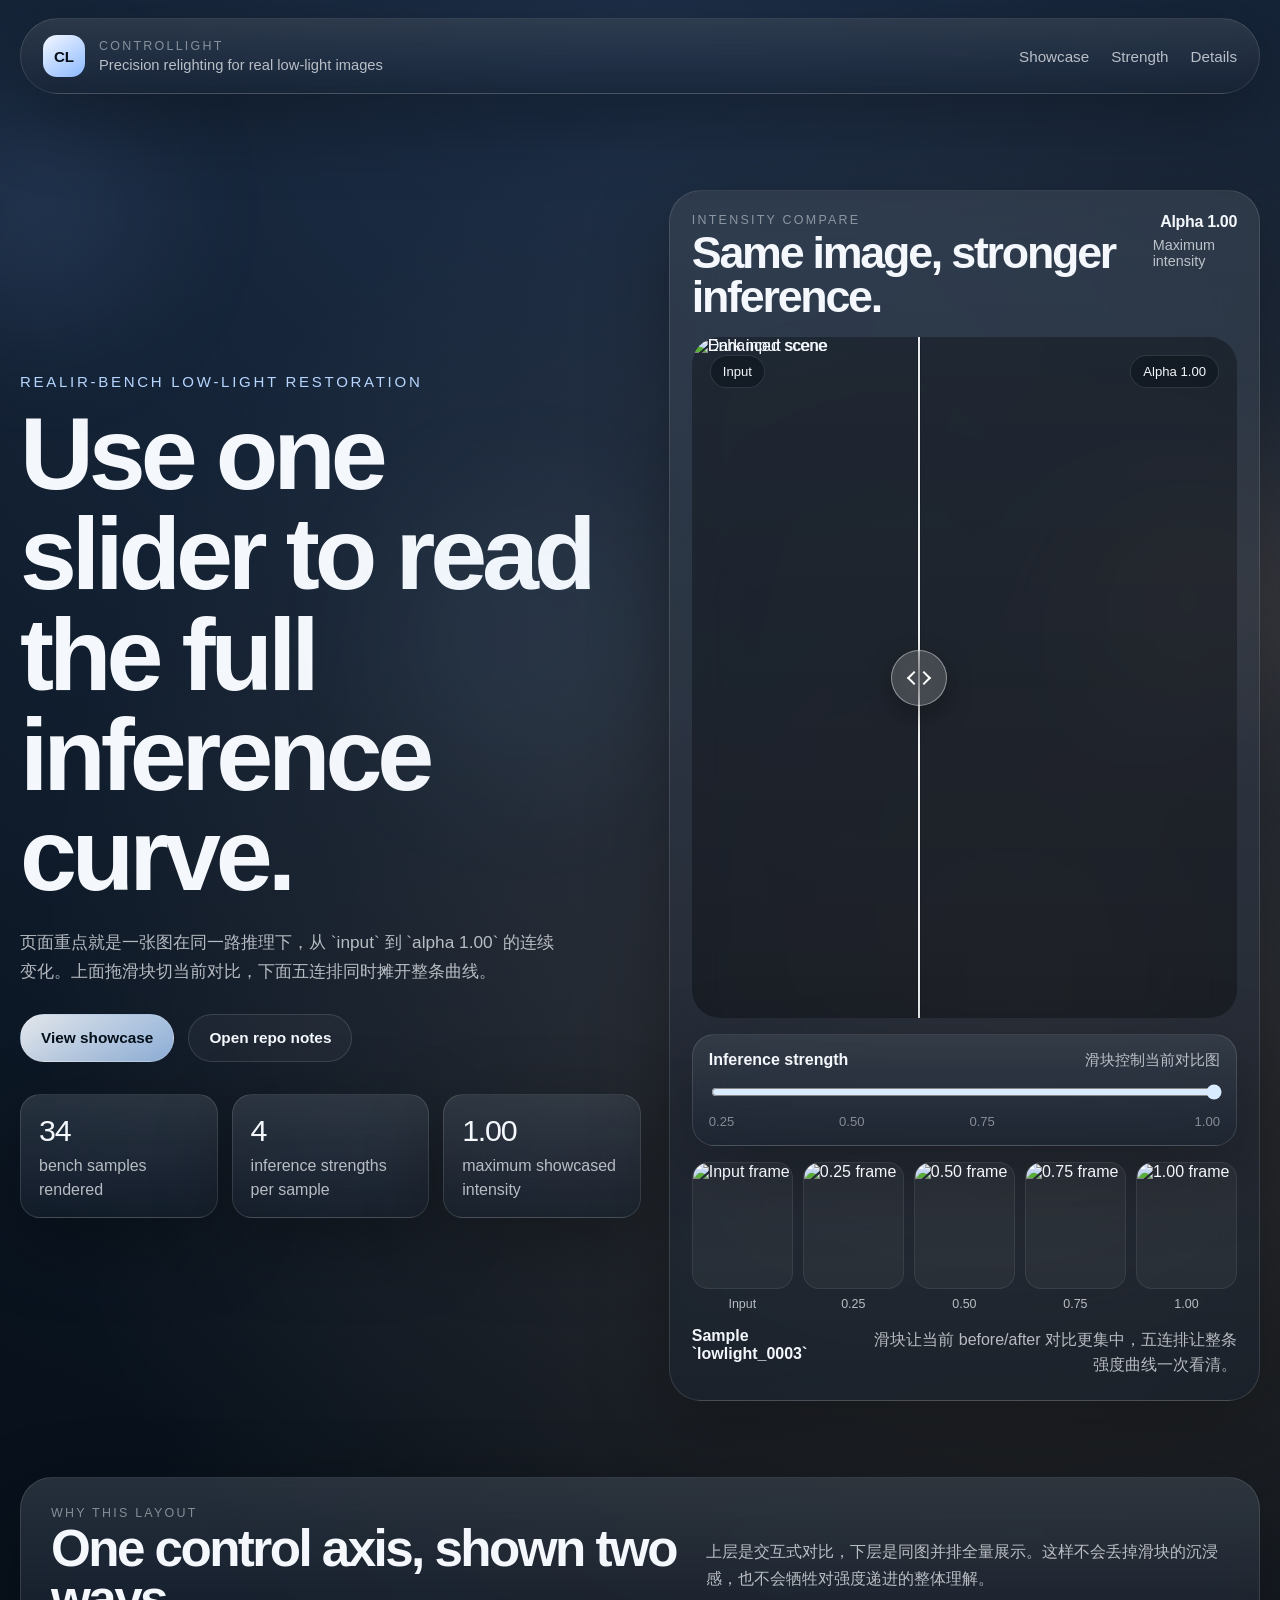
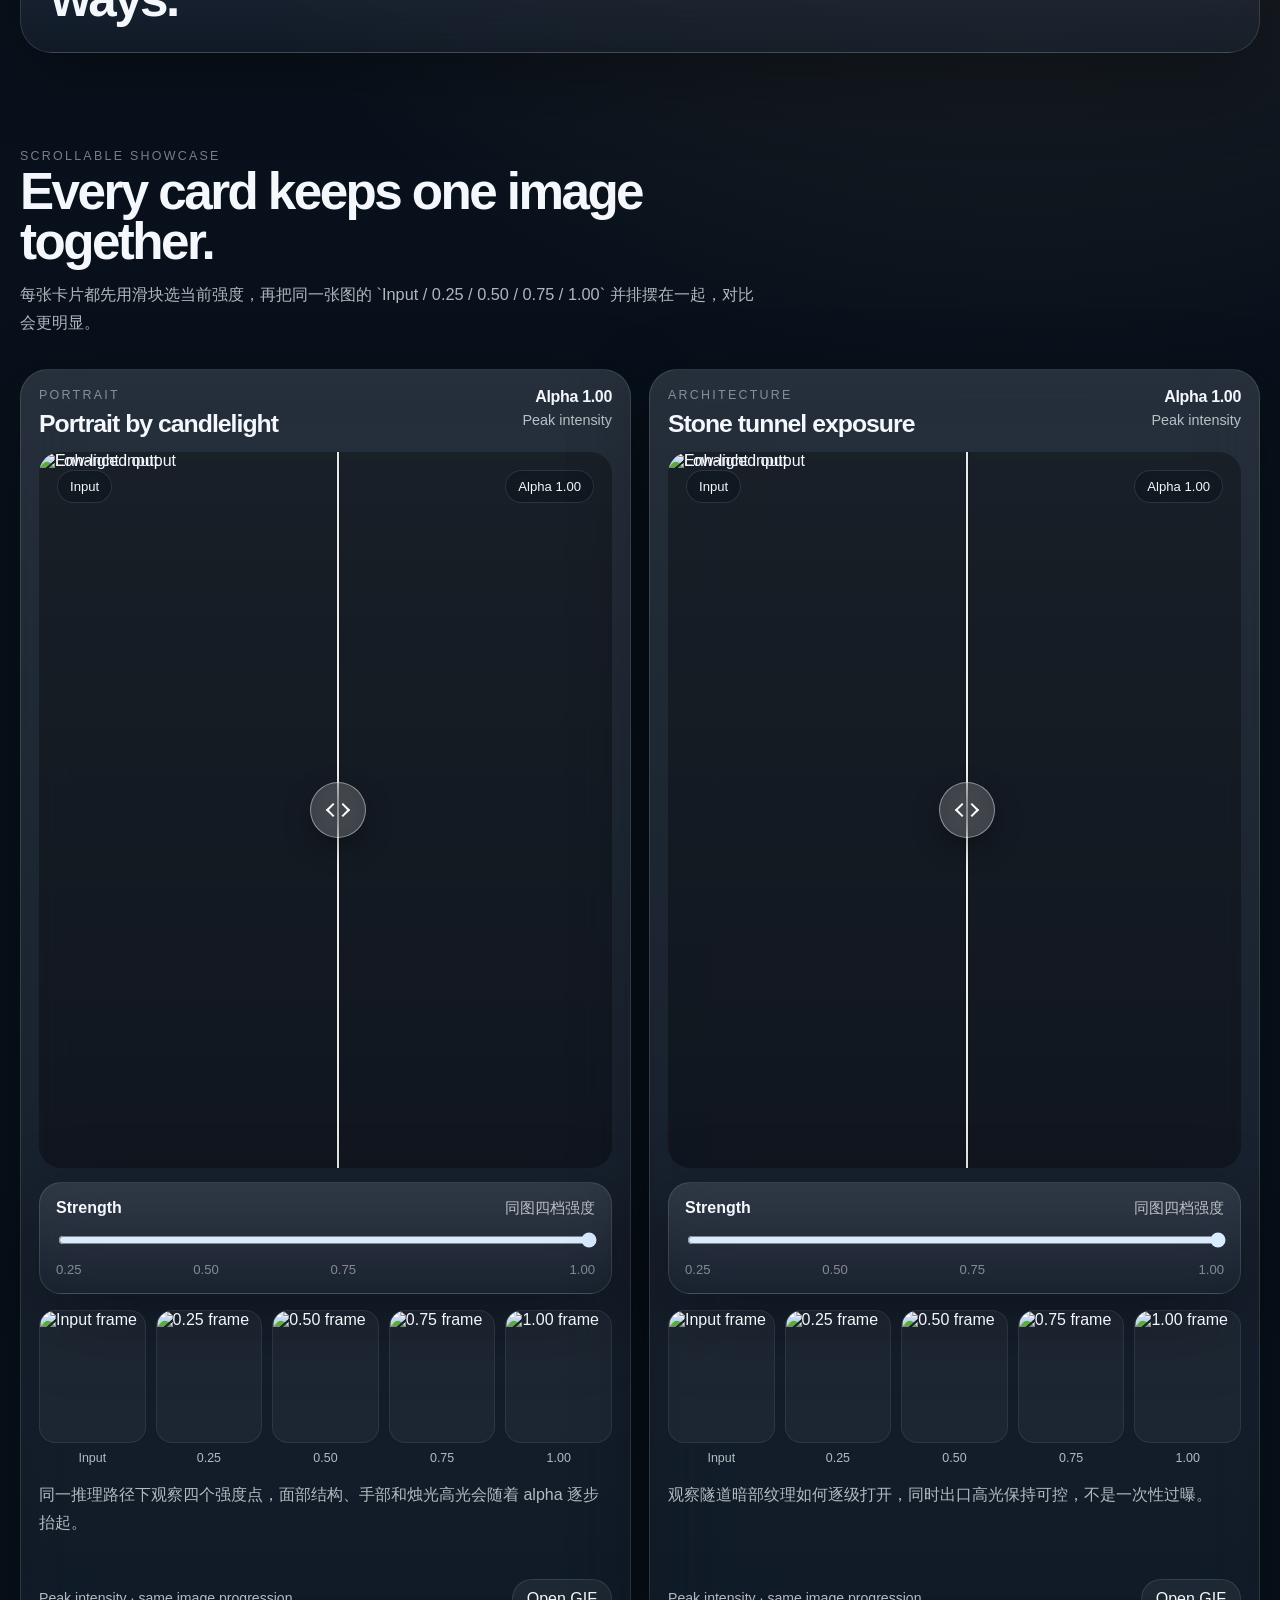
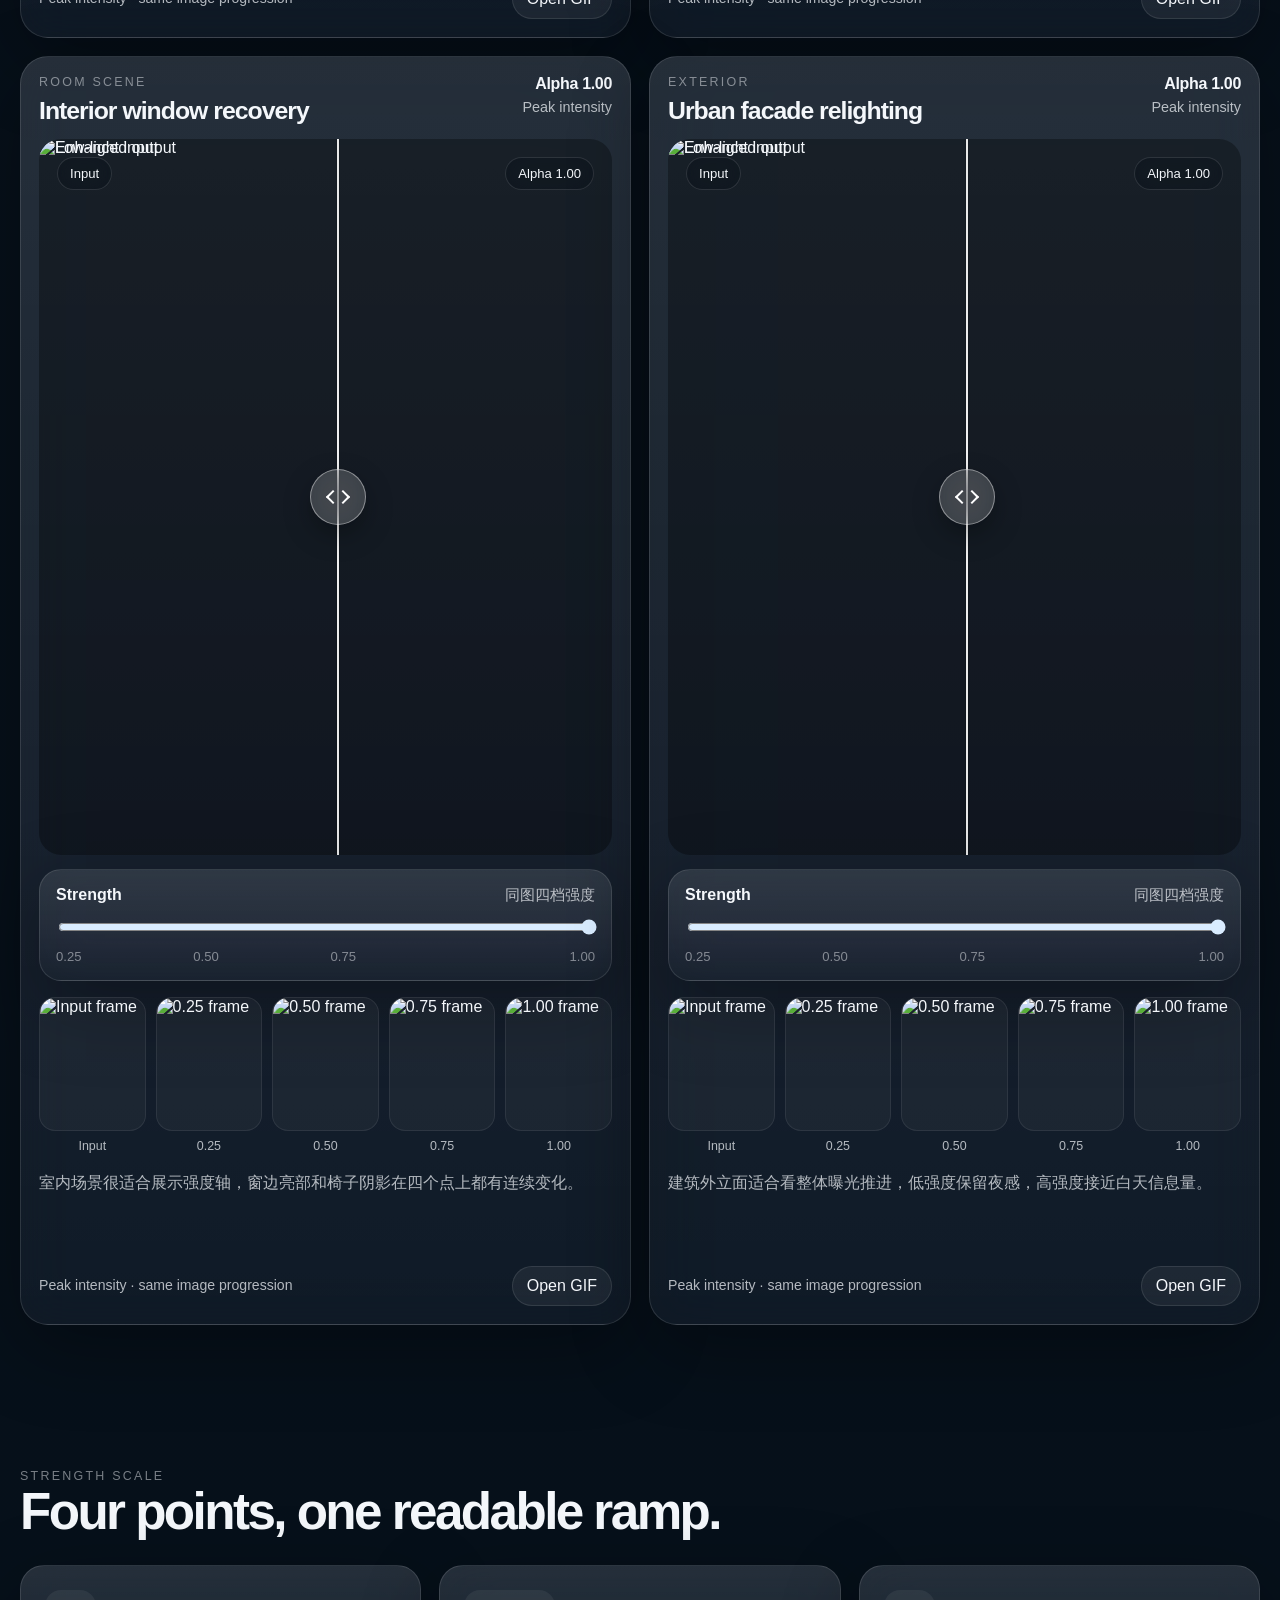
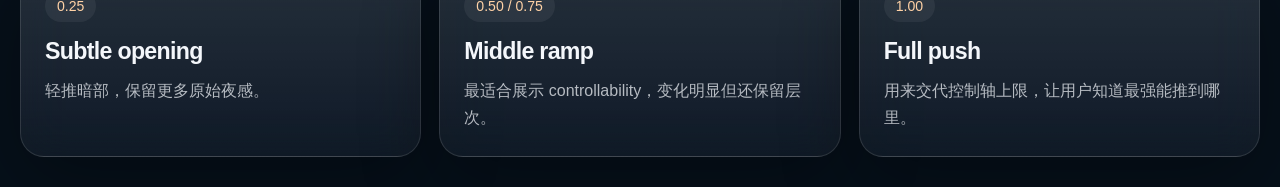
==== landing/index.html @ e1bce937 "Initial public ControlLight repository" ====
<!DOCTYPE html>
<html lang="en">
  <head>
    <meta charset="UTF-8" />
    <meta name="viewport" content="width=device-width, initial-scale=1.0" />
    <title>ControlLight</title>
    <meta
      name="description"
      content="ControlLight showcases a controllable low-light enhancement curve from input to alpha 1.00 with slider-based comparison."
    />
    <link rel="stylesheet" href="./styles.css" />
  </head>
  <body>
    <div class="page-shell">
      <div class="ambient ambient-a"></div>
      <div class="ambient ambient-b"></div>
      <div class="ambient ambient-c"></div>

      <header class="topbar glass-panel">
        <div class="brand-lockup">
          <span class="brand-mark">CL</span>
          <div>
            <p class="eyebrow">ControlLight</p>
            <p class="brand-subtitle">Precision relighting for real low-light images</p>
          </div>
        </div>
        <nav class="topnav">
          <a href="#showcase">Showcase</a>
          <a href="#strength">Strength</a>
          <a href="#details">Details</a>
        </nav>
      </header>

      <main>
        <section class="hero">
          <div class="hero-copy">
            <p class="hero-kicker">RealIR-Bench low-light restoration</p>
            <h1>Use one slider to read the full inference curve.</h1>
            <p class="hero-body">
              页面重点就是一张图在同一路推理下，从 `input` 到 `alpha 1.00`
              的连续变化。上面拖滑块切当前对比，下面五连排同时摊开整条曲线。
            </p>
            <div class="hero-actions">
              <a class="button primary" href="#showcase">View showcase</a>
              <a class="button secondary" href="../README.md">Open repo notes</a>
            </div>
            <ul class="hero-stats">
              <li class="glass-panel">
                <span class="stat-value">34</span>
                <span class="stat-label">bench samples rendered</span>
              </li>
              <li class="glass-panel">
                <span class="stat-value">4</span>
                <span class="stat-label">inference strengths per sample</span>
              </li>
              <li class="glass-panel">
                <span class="stat-value">1.00</span>
                <span class="stat-label">maximum showcased intensity</span>
              </li>
            </ul>
          </div>

          <div class="hero-visual glass-panel">
            <div class="hero-visual-header">
              <div>
                <p class="eyebrow">Intensity compare</p>
                <h2>Same image, stronger inference.</h2>
              </div>
              <div class="hero-control-meta">
                <span class="hero-control-value" id="hero-label">Alpha 1.00</span>
                <span class="hero-control-note" id="hero-footnote">Maximum intensity</span>
              </div>
            </div>

            <div
              class="compare compare-large"
              data-compare
              data-before="./assets/lowlight_0003/input.png"
              data-after="./assets/lowlight_0003/enhance_default/alpha_1.00.png"
              data-position="58"
              aria-label="Comparison slider showing ControlLight intensity progression"
            >
              <img
                class="compare-image"
                data-before-image
                src="./assets/lowlight_0003/input.png"
                alt="Dark input scene"
              />
              <div class="compare-after-wrap" data-after-wrap>
                <img
                  class="compare-image"
                  data-after-image
                  src="./assets/lowlight_0003/enhance_default/alpha_1.00.png"
                  alt="Enhanced scene"
                />
              </div>
              <div class="compare-divider" data-divider>
                <span class="compare-handle"></span>
              </div>
              <div class="compare-label compare-label-left">Input</div>
              <div class="compare-label compare-label-right" id="hero-compare-label">Alpha 1.00</div>
            </div>

            <div class="strength-control glass-panel">
              <div class="strength-control-top">
                <p class="strength-control-title">Inference strength</p>
                <p class="strength-control-text">滑块控制当前对比图</p>
              </div>
              <input
                class="strength-slider"
                id="hero-strength-slider"
                type="range"
                min="0"
                max="3"
                step="1"
                value="3"
                aria-label="Hero strength slider"
              />
              <div class="strength-steps">
                <span>0.25</span>
                <span>0.50</span>
                <span>0.75</span>
                <span>1.00</span>
              </div>
            </div>

            <div class="progression-strip" id="hero-progression-strip"></div>

            <div class="hero-caption">
              <p class="hero-caption-title">Sample `lowlight_0003`</p>
              <p class="hero-caption-body">
                滑块让当前 before/after 对比更集中，五连排让整条强度曲线一次看清。
              </p>
            </div>
          </div>
        </section>

        <section class="info-strip glass-panel" id="details">
          <div>
            <p class="eyebrow">Why this layout</p>
            <h2>One control axis, shown two ways.</h2>
          </div>
          <p>
            上层是交互式对比，下层是同图并排全量展示。这样不会丢掉滑块的沉浸感，也不会牺牲对强度递进的整体理解。
          </p>
        </section>

        <section class="showcase-section" id="showcase">
          <div class="section-heading">
            <p class="eyebrow">Scrollable showcase</p>
            <h2>Every card keeps one image together.</h2>
            <p>
              每张卡片都先用滑块选当前强度，再把同一张图的
              `Input / 0.25 / 0.50 / 0.75 / 1.00`
              并排摆在一起，对比会更明显。
            </p>
          </div>

          <div class="showcase-rail" id="showcase-rail"></div>
        </section>

        <section class="modes-section" id="strength">
          <div class="section-heading">
            <p class="eyebrow">Strength scale</p>
            <h2>Four points, one readable ramp.</h2>
          </div>

          <div class="mode-grid">
            <article class="mode-card glass-panel">
              <span class="mode-badge">0.25</span>
              <h3>Subtle opening</h3>
              <p>轻推暗部，保留更多原始夜感。</p>
            </article>
            <article class="mode-card glass-panel">
              <span class="mode-badge">0.50 / 0.75</span>
              <h3>Middle ramp</h3>
              <p>最适合展示 controllability，变化明显但还保留层次。</p>
            </article>
            <article class="mode-card glass-panel">
              <span class="mode-badge">1.00</span>
              <h3>Full push</h3>
              <p>用来交代控制轴上限，让用户知道最强能推到哪里。</p>
            </article>
          </div>
        </section>
      </main>
    </div>

    <template id="showcase-card-template">
      <article class="showcase-card glass-panel">
        <div class="showcase-card-top">
          <div>
            <p class="eyebrow showcase-card-kicker"></p>
            <h3 class="showcase-card-title"></h3>
          </div>
          <div class="showcase-card-meta">
            <span class="showcase-card-active"></span>
            <span class="showcase-card-note"></span>
          </div>
        </div>

        <div class="showcase-compare compare" data-compare data-position="52">
          <img class="compare-image" data-before-image alt="Low-light input" />
          <div class="compare-after-wrap" data-after-wrap>
            <img class="compare-image" data-after-image alt="Enhanced output" />
          </div>
          <div class="compare-divider" data-divider>
            <span class="compare-handle"></span>
          </div>
          <div class="compare-label compare-label-left">Input</div>
          <div class="compare-label compare-label-right showcase-card-label"></div>
        </div>

        <div class="strength-control showcase-strength-control glass-panel">
          <div class="strength-control-top">
            <p class="strength-control-title">Strength</p>
            <p class="strength-control-text">同图四档强度</p>
          </div>
          <input class="strength-slider showcase-strength-slider" type="range" min="0" max="3" step="1" value="3" />
          <div class="strength-steps">
            <span>0.25</span>
            <span>0.50</span>
            <span>0.75</span>
            <span>1.00</span>
          </div>
        </div>

        <div class="progression-strip showcase-progression-strip"></div>

        <p class="showcase-description"></p>
        <div class="showcase-footer">
          <span class="showcase-footnote"></span>
          <a class="showcase-gif-link" target="_blank" rel="noreferrer">Open GIF</a>
        </div>
      </article>
    </template>

    <script src="./script.js"></script>
  </body>
</html>
---- landing/styles.css ----
:root {
  color-scheme: dark;
  --bg: #08111c;
  --bg-soft: rgba(255, 255, 255, 0.06);
  --panel: rgba(12, 22, 35, 0.52);
  --panel-strong: rgba(16, 28, 43, 0.72);
  --border: rgba(255, 255, 255, 0.12);
  --text: #f4f7fb;
  --muted: rgba(244, 247, 251, 0.72);
  --subtle: rgba(244, 247, 251, 0.48);
  --accent: #b6d6ff;
  --accent-warm: #ffd2a6;
  --shadow: 0 24px 80px rgba(0, 0, 0, 0.32);
  --radius-xl: 32px;
  --radius-lg: 24px;
  --radius-md: 18px;
  --max-width: 1240px;
  --font-display: "SF Pro Display", "Helvetica Neue", "PingFang SC", sans-serif;
  --font-body: "SF Pro Text", "Helvetica Neue", "PingFang SC", sans-serif;
}

*,
*::before,
*::after {
  box-sizing: border-box;
}

html {
  scroll-behavior: smooth;
}

body {
  margin: 0;
  min-height: 100vh;
  background:
    radial-gradient(circle at top, rgba(116, 169, 255, 0.18), transparent 30%),
    radial-gradient(circle at 80% 20%, rgba(255, 187, 123, 0.16), transparent 24%),
    linear-gradient(180deg, #0a1420 0%, #07101a 45%, #06101a 100%);
  color: var(--text);
  font-family: var(--font-body);
}

img {
  display: block;
  max-width: 100%;
}

a {
  color: inherit;
  text-decoration: none;
}

.page-shell {
  position: relative;
  overflow: hidden;
}

.ambient {
  position: fixed;
  inset: auto;
  border-radius: 999px;
  filter: blur(70px);
  opacity: 0.5;
  pointer-events: none;
}

.ambient-a {
  top: 100px;
  left: -80px;
  width: 220px;
  height: 220px;
  background: rgba(130, 175, 255, 0.28);
}

.ambient-b {
  top: 460px;
  right: -60px;
  width: 260px;
  height: 260px;
  background: rgba(255, 192, 146, 0.22);
}

.ambient-c {
  bottom: 120px;
  left: 30%;
  width: 280px;
  height: 280px;
  background: rgba(144, 211, 255, 0.12);
}

.glass-panel {
  background:
    linear-gradient(180deg, rgba(255, 255, 255, 0.12), rgba(255, 255, 255, 0.03)),
    var(--panel);
  border: 1px solid var(--border);
  box-shadow: var(--shadow);
  backdrop-filter: blur(24px) saturate(140%);
  -webkit-backdrop-filter: blur(24px) saturate(140%);
}

.topbar,
.hero,
.info-strip,
.showcase-section,
.modes-section {
  width: min(calc(100% - 40px), var(--max-width));
  margin-inline: auto;
}

.topbar {
  position: sticky;
  top: 18px;
  z-index: 40;
  margin-top: 18px;
  padding: 16px 22px;
  border-radius: 999px;
  display: flex;
  justify-content: space-between;
  align-items: center;
}

.brand-lockup {
  display: flex;
  align-items: center;
  gap: 14px;
}

.brand-mark {
  width: 42px;
  height: 42px;
  border-radius: 14px;
  display: grid;
  place-items: center;
  color: #07101a;
  font-weight: 700;
  font-size: 0.95rem;
  background: linear-gradient(145deg, #f4f8ff, #8bb8ff);
}

.eyebrow {
  margin: 0 0 4px;
  color: var(--subtle);
  font-size: 0.78rem;
  letter-spacing: 0.18em;
  text-transform: uppercase;
}

.brand-subtitle {
  margin: 0;
  color: var(--muted);
  font-size: 0.92rem;
}

.topnav {
  display: flex;
  gap: 22px;
  color: var(--muted);
  font-size: 0.95rem;
}

.topnav a:hover,
.topnav a:focus-visible {
  color: var(--text);
}

.hero {
  display: grid;
  grid-template-columns: 1.05fr 1fr;
  gap: 28px;
  padding: 96px 0 42px;
  align-items: center;
}

.hero-copy h1,
.section-heading h2,
.hero-visual h2,
.info-strip h2 {
  margin: 0;
  font-family: var(--font-display);
  font-weight: 600;
  line-height: 0.98;
  letter-spacing: -0.05em;
}

.hero-copy h1 {
  max-width: 12ch;
  font-size: clamp(3.4rem, 8vw, 6.7rem);
}

.hero-kicker {
  margin: 0 0 14px;
  color: var(--accent);
  font-size: 0.94rem;
  letter-spacing: 0.18em;
  text-transform: uppercase;
}

.hero-body {
  max-width: 56ch;
  margin: 22px 0 0;
  color: var(--muted);
  font-size: 1.08rem;
  line-height: 1.7;
}

.hero-actions {
  display: flex;
  gap: 14px;
  margin-top: 28px;
}

.button {
  padding: 14px 20px;
  border-radius: 999px;
  border: 1px solid var(--border);
  font-weight: 600;
  font-size: 0.96rem;
}

.button.primary {
  background: linear-gradient(145deg, rgba(244, 247, 251, 0.92), rgba(170, 208, 255, 0.82));
  color: #04101a;
}

.button.secondary {
  background: rgba(255, 255, 255, 0.04);
  color: var(--text);
}

.hero-stats {
  list-style: none;
  padding: 0;
  margin: 32px 0 0;
  display: grid;
  grid-template-columns: repeat(3, minmax(0, 1fr));
  gap: 14px;
}

.hero-stats li {
  padding: 18px 18px 16px;
  border-radius: 20px;
}

.stat-value {
  display: block;
  font-family: var(--font-display);
  font-size: 1.9rem;
  letter-spacing: -0.04em;
}

.stat-label {
  display: block;
  margin-top: 6px;
  color: var(--muted);
  line-height: 1.45;
}

.hero-visual {
  padding: 22px;
  border-radius: var(--radius-xl);
}

.hero-visual-header {
  display: flex;
  justify-content: space-between;
  align-items: flex-start;
  gap: 20px;
  margin-bottom: 18px;
}

.hero-visual h2 {
  font-size: clamp(1.8rem, 4vw, 2.8rem);
}

.hero-control-meta,
.showcase-card-meta {
  display: flex;
  flex-direction: column;
  gap: 6px;
  align-items: flex-end;
}

.hero-control-value,
.showcase-card-active {
  color: var(--text);
  font-weight: 600;
  letter-spacing: -0.02em;
}

.hero-control-note,
.showcase-card-note {
  color: var(--muted);
  font-size: 0.9rem;
}

.compare {
  position: relative;
  overflow: hidden;
  border-radius: 28px;
  aspect-ratio: 16 / 11;
  background: rgba(0, 0, 0, 0.32);
  user-select: none;
  touch-action: none;
}

.compare-large {
  aspect-ratio: 4 / 5;
  max-height: 760px;
}

.compare-image,
.compare-after-wrap {
  position: absolute;
  inset: 0;
  width: 100%;
  height: 100%;
}

.compare-image {
  object-fit: cover;
}

.compare-after-wrap {
  overflow: hidden;
}

.compare-divider {
  position: absolute;
  top: 0;
  bottom: 0;
  width: 2px;
  background: rgba(255, 255, 255, 0.9);
  box-shadow: 0 0 0 1px rgba(0, 0, 0, 0.14);
}

.compare-divider::before {
  content: "";
  position: absolute;
  inset: 0;
  background: linear-gradient(180deg, transparent, rgba(255, 255, 255, 0.4), transparent);
}

.compare-handle {
  position: absolute;
  top: 50%;
  left: 50%;
  width: 56px;
  height: 56px;
  border-radius: 50%;
  transform: translate(-50%, -50%);
  border: 1px solid rgba(255, 255, 255, 0.42);
  background: rgba(255, 255, 255, 0.16);
  backdrop-filter: blur(18px);
  box-shadow: 0 10px 28px rgba(0, 0, 0, 0.32);
}

.compare-handle::before,
.compare-handle::after {
  content: "";
  position: absolute;
  top: 50%;
  width: 10px;
  height: 10px;
  border-top: 2px solid #fff;
  border-right: 2px solid #fff;
}

.compare-handle::before {
  left: 17px;
  transform: translateY(-50%) rotate(-135deg);
}

.compare-handle::after {
  right: 17px;
  transform: translateY(-50%) rotate(45deg);
}

.compare-label {
  position: absolute;
  top: 18px;
  padding: 8px 12px;
  border-radius: 999px;
  background: rgba(7, 16, 26, 0.42);
  border: 1px solid rgba(255, 255, 255, 0.12);
  backdrop-filter: blur(16px);
  color: var(--text);
  font-size: 0.82rem;
}

.compare-label-left {
  left: 18px;
}

.compare-label-right {
  right: 18px;
}

.strength-control {
  margin-top: 16px;
  padding: 16px;
  border-radius: 22px;
}

.showcase-strength-control {
  margin-top: 14px;
}

.strength-control-top {
  display: flex;
  justify-content: space-between;
  align-items: baseline;
  gap: 16px;
}

.strength-control-title {
  margin: 0;
  color: var(--text);
  font-weight: 600;
}

.strength-control-text {
  margin: 0;
  color: var(--muted);
  font-size: 0.92rem;
}

.strength-slider {
  width: 100%;
  margin-top: 14px;
  accent-color: #d9ecff;
}

.strength-steps {
  display: grid;
  grid-template-columns: repeat(4, 1fr);
  gap: 10px;
  margin-top: 10px;
  color: var(--subtle);
  font-size: 0.82rem;
}

.strength-steps span:last-child {
  text-align: right;
}

.progression-strip {
  display: grid;
  grid-template-columns: repeat(5, minmax(0, 1fr));
  gap: 10px;
  margin-top: 16px;
}

.progression-item {
  display: flex;
  flex-direction: column;
  gap: 8px;
}

.progression-media {
  position: relative;
  overflow: hidden;
  border-radius: 16px;
  aspect-ratio: 4 / 5;
  background: rgba(255, 255, 255, 0.04);
  border: 1px solid rgba(255, 255, 255, 0.08);
}

.progression-media img {
  width: 100%;
  height: 100%;
  object-fit: cover;
}

.progression-label {
  color: var(--muted);
  font-size: 0.78rem;
  text-align: center;
}

.hero-caption {
  display: flex;
  justify-content: space-between;
  gap: 20px;
  margin-top: 16px;
  color: var(--muted);
}

.hero-caption-title {
  margin: 0;
  color: var(--text);
  font-weight: 600;
}

.hero-caption-body {
  margin: 0;
  max-width: 42ch;
  line-height: 1.6;
  text-align: right;
}

.info-strip {
  margin-top: 34px;
  border-radius: var(--radius-xl);
  padding: 28px 30px;
  display: grid;
  grid-template-columns: 1.2fr 1fr;
  gap: 28px;
  align-items: center;
}

.info-strip h2,
.section-heading h2 {
  font-size: clamp(2rem, 4vw, 3.4rem);
}

.info-strip p:last-child,
.section-heading p:last-child,
.mode-card p,
.showcase-description,
.showcase-footnote {
  color: var(--muted);
  line-height: 1.7;
}

.showcase-section,
.modes-section {
  padding: 96px 0 30px;
}

.section-heading {
  max-width: 740px;
  margin-bottom: 28px;
}

.section-heading p:last-child {
  margin-top: 14px;
  font-size: 1.02rem;
}

.showcase-rail {
  display: grid;
  grid-template-columns: repeat(2, minmax(0, 1fr));
  gap: 18px;
  padding: 4px 0 18px;
}

.showcase-card {
  padding: 18px;
  border-radius: 28px;
}

.showcase-card-top,
.showcase-footer {
  display: flex;
  justify-content: space-between;
  gap: 16px;
  align-items: flex-start;
}

.showcase-card-top {
  margin-bottom: 14px;
}

.showcase-card-kicker {
  margin-bottom: 8px;
}

.showcase-card-title {
  margin: 0;
  font-family: var(--font-display);
  font-size: 1.55rem;
  font-weight: 600;
  letter-spacing: -0.04em;
}

.showcase-compare {
  aspect-ratio: 4 / 5;
  border-radius: 22px;
}

.showcase-description {
  margin: 16px 0 0;
  min-height: 5.1em;
}

.showcase-footer {
  margin-top: 16px;
  align-items: center;
}

.showcase-footnote {
  font-size: 0.88rem;
}

.showcase-gif-link {
  padding: 10px 14px;
  border-radius: 999px;
  background: rgba(255, 255, 255, 0.06);
  border: 1px solid rgba(255, 255, 255, 0.1);
  white-space: nowrap;
}

.mode-grid {
  display: grid;
  grid-template-columns: repeat(3, minmax(0, 1fr));
  gap: 18px;
}

.mode-card {
  padding: 24px;
  border-radius: 24px;
}

.mode-badge {
  display: inline-flex;
  margin-bottom: 16px;
  padding: 8px 12px;
  border-radius: 999px;
  background: rgba(255, 255, 255, 0.06);
  color: var(--accent-warm);
  font-size: 0.88rem;
}

.mode-card h3 {
  margin: 0;
  font-family: var(--font-display);
  font-size: 1.45rem;
  letter-spacing: -0.03em;
}

.mode-card p {
  margin: 12px 0 0;
}

@media (max-width: 1120px) {
  .hero,
  .info-strip {
    grid-template-columns: 1fr;
  }

  .hero-copy h1 {
    max-width: 11ch;
  }

  .hero-caption {
    flex-direction: column;
  }

  .hero-caption-body {
    text-align: left;
  }

  .showcase-rail {
    grid-template-columns: 1fr;
  }
}

@media (max-width: 820px) {
  .topbar {
    border-radius: 28px;
    padding: 16px;
    flex-direction: column;
    align-items: flex-start;
    gap: 14px;
  }

  .topnav {
    gap: 16px;
    font-size: 0.9rem;
    flex-wrap: wrap;
  }

  .hero {
    padding-top: 56px;
  }

  .hero-stats,
  .mode-grid {
    grid-template-columns: 1fr;
  }

  .hero-actions,
  .hero-visual-header,
  .showcase-card-top,
  .showcase-footer,
  .strength-control-top {
    flex-direction: column;
    align-items: flex-start;
  }
}

@media (max-width: 560px) {
  .topbar,
  .hero,
  .info-strip,
  .showcase-section,
  .modes-section {
    width: min(calc(100% - 24px), var(--max-width));
  }

  .hero-copy h1 {
    font-size: clamp(2.6rem, 16vw, 4rem);
  }

  .button {
    width: 100%;
    text-align: center;
  }

  .hero-actions {
    width: 100%;
  }

  .hero-visual,
  .info-strip,
  .showcase-card,
  .mode-card {
    padding: 16px;
  }

  .progression-strip {
    grid-template-columns: repeat(2, minmax(0, 1fr));
  }

  .compare-label {
    font-size: 0.74rem;
  }

  .compare-handle {
    width: 50px;
    height: 50px;
  }
}
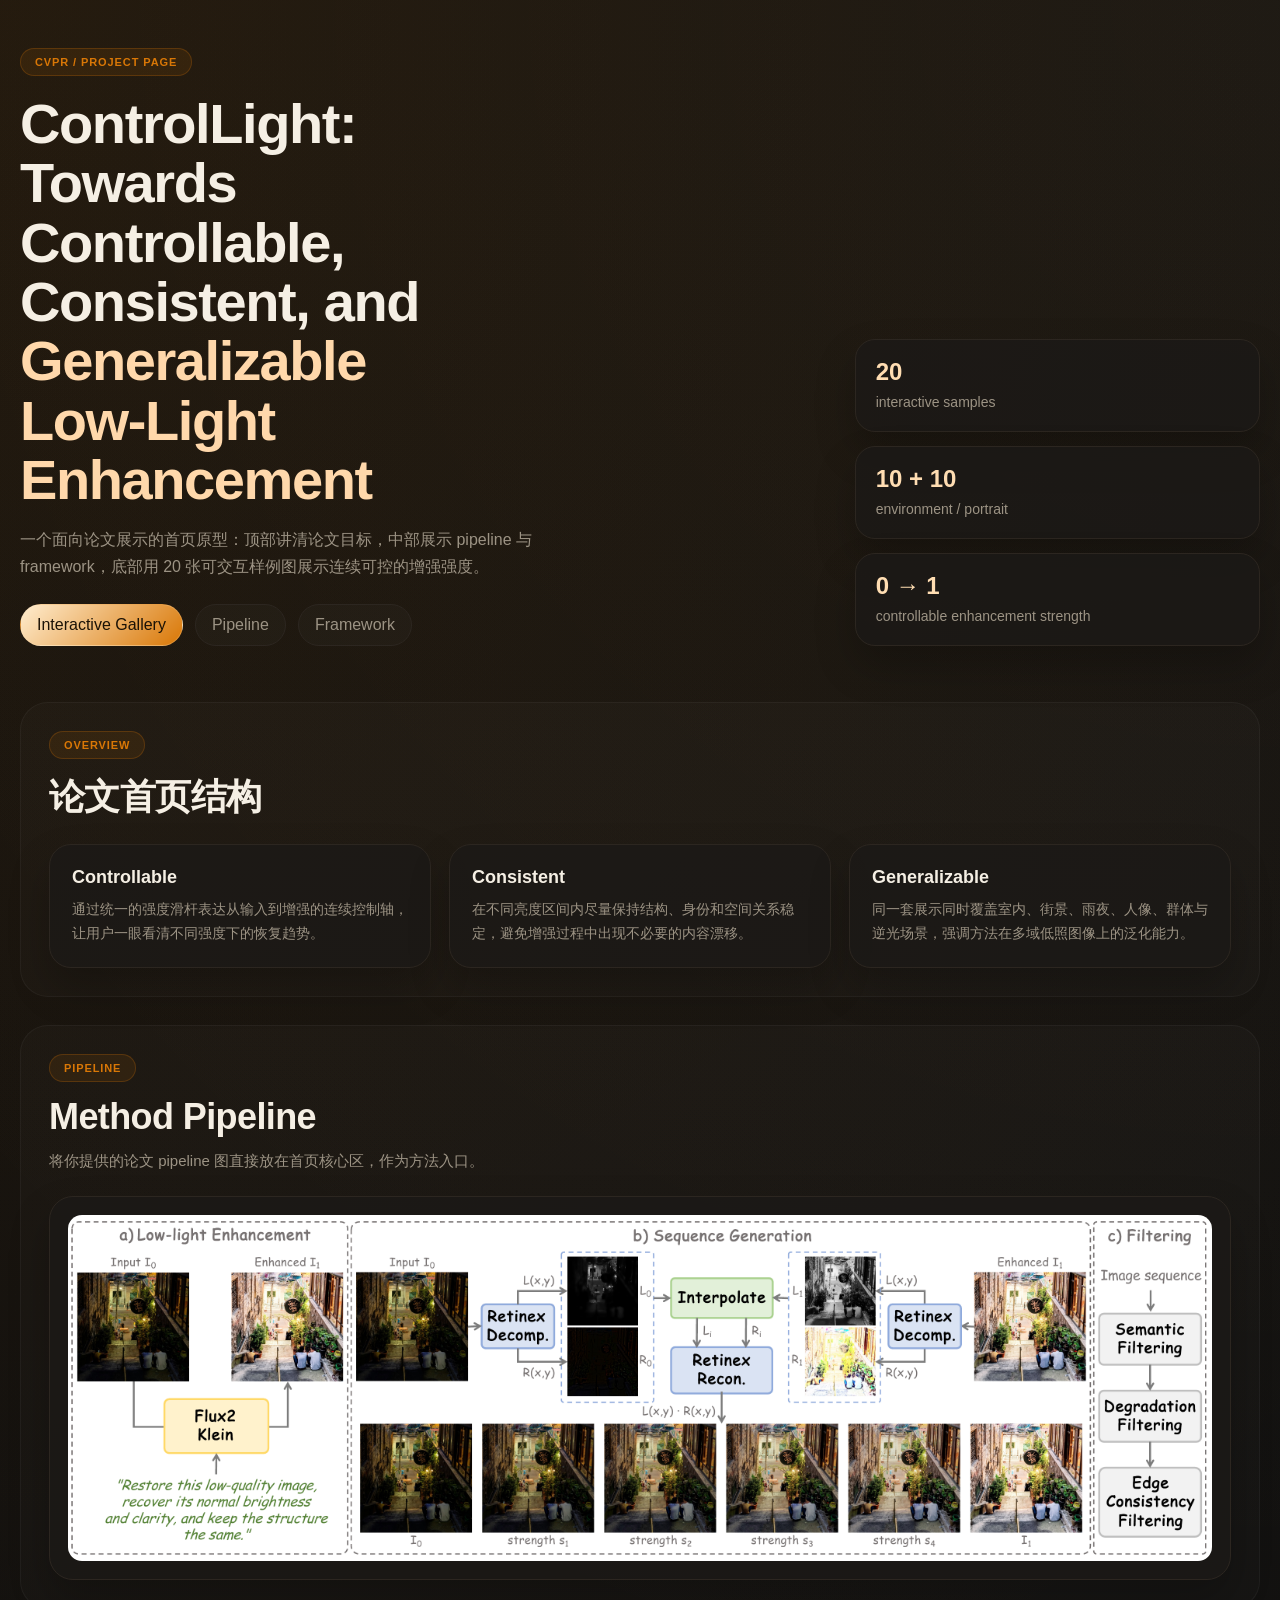
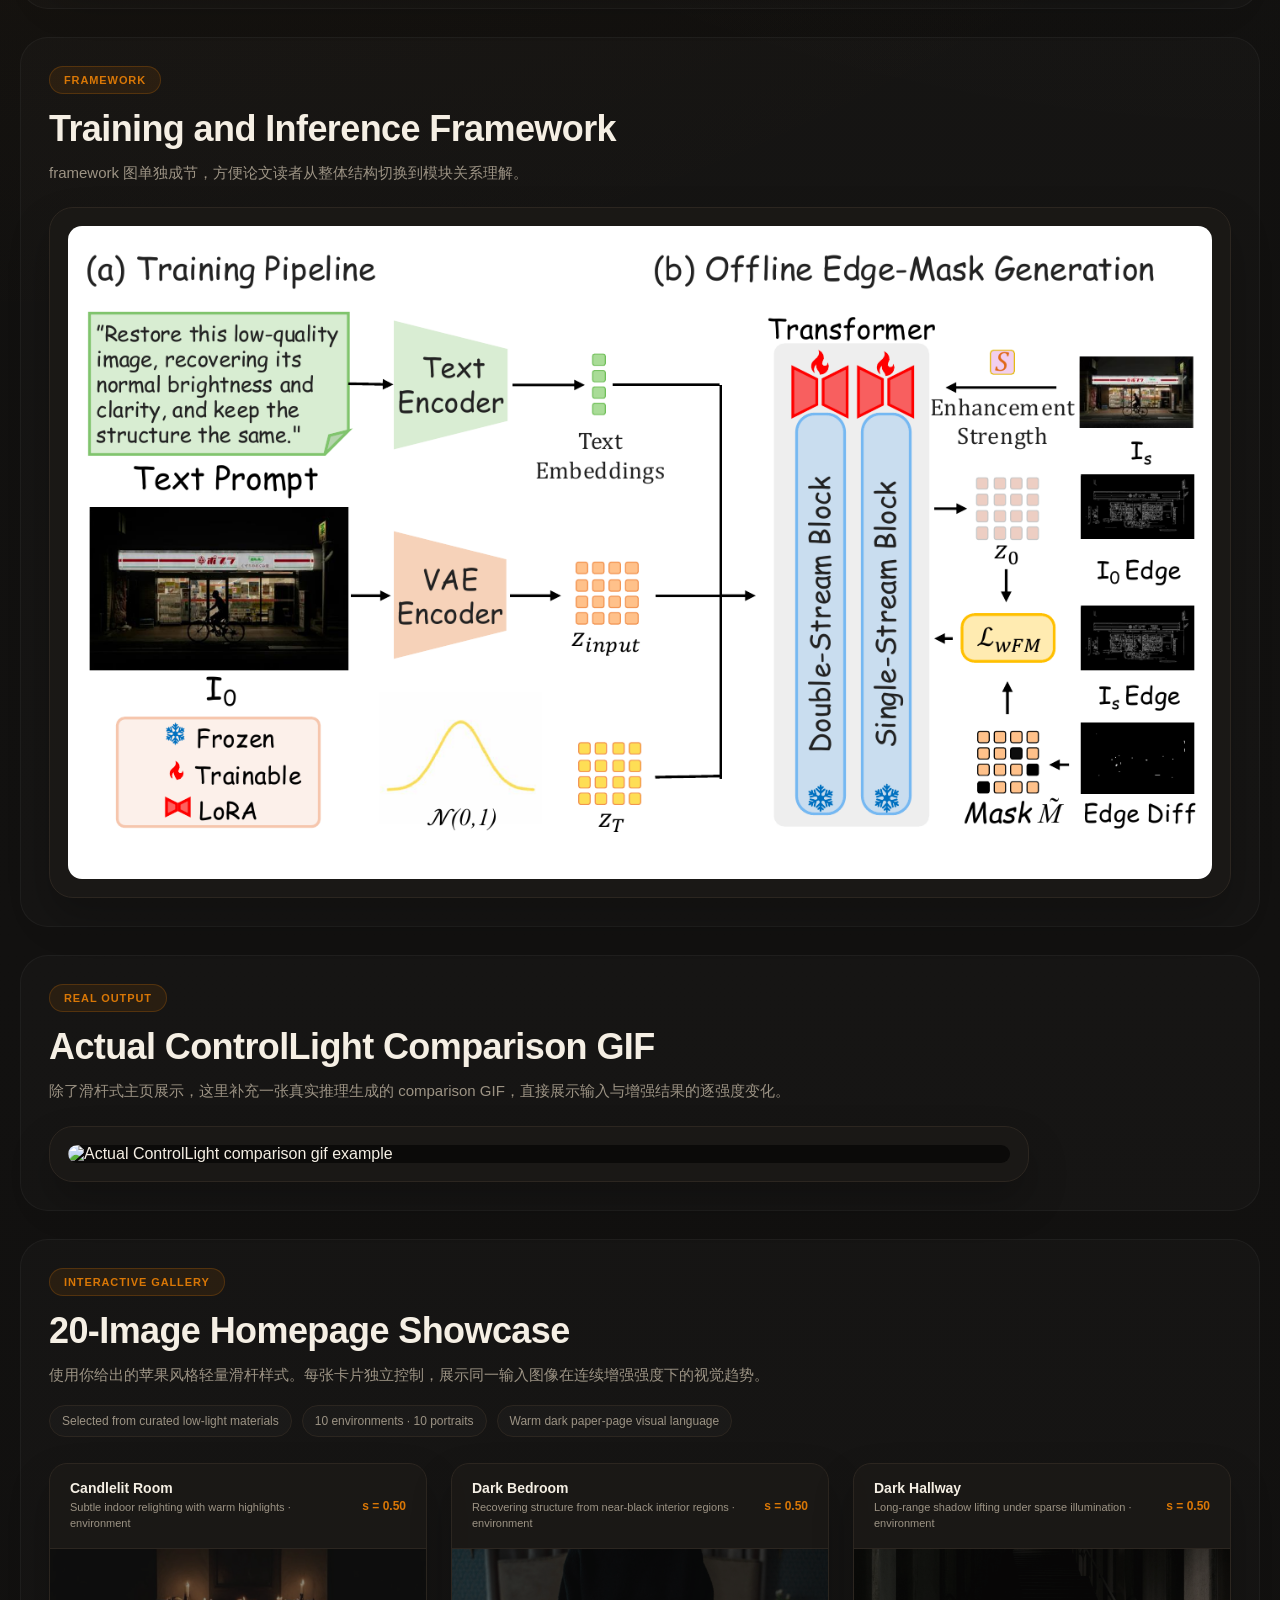
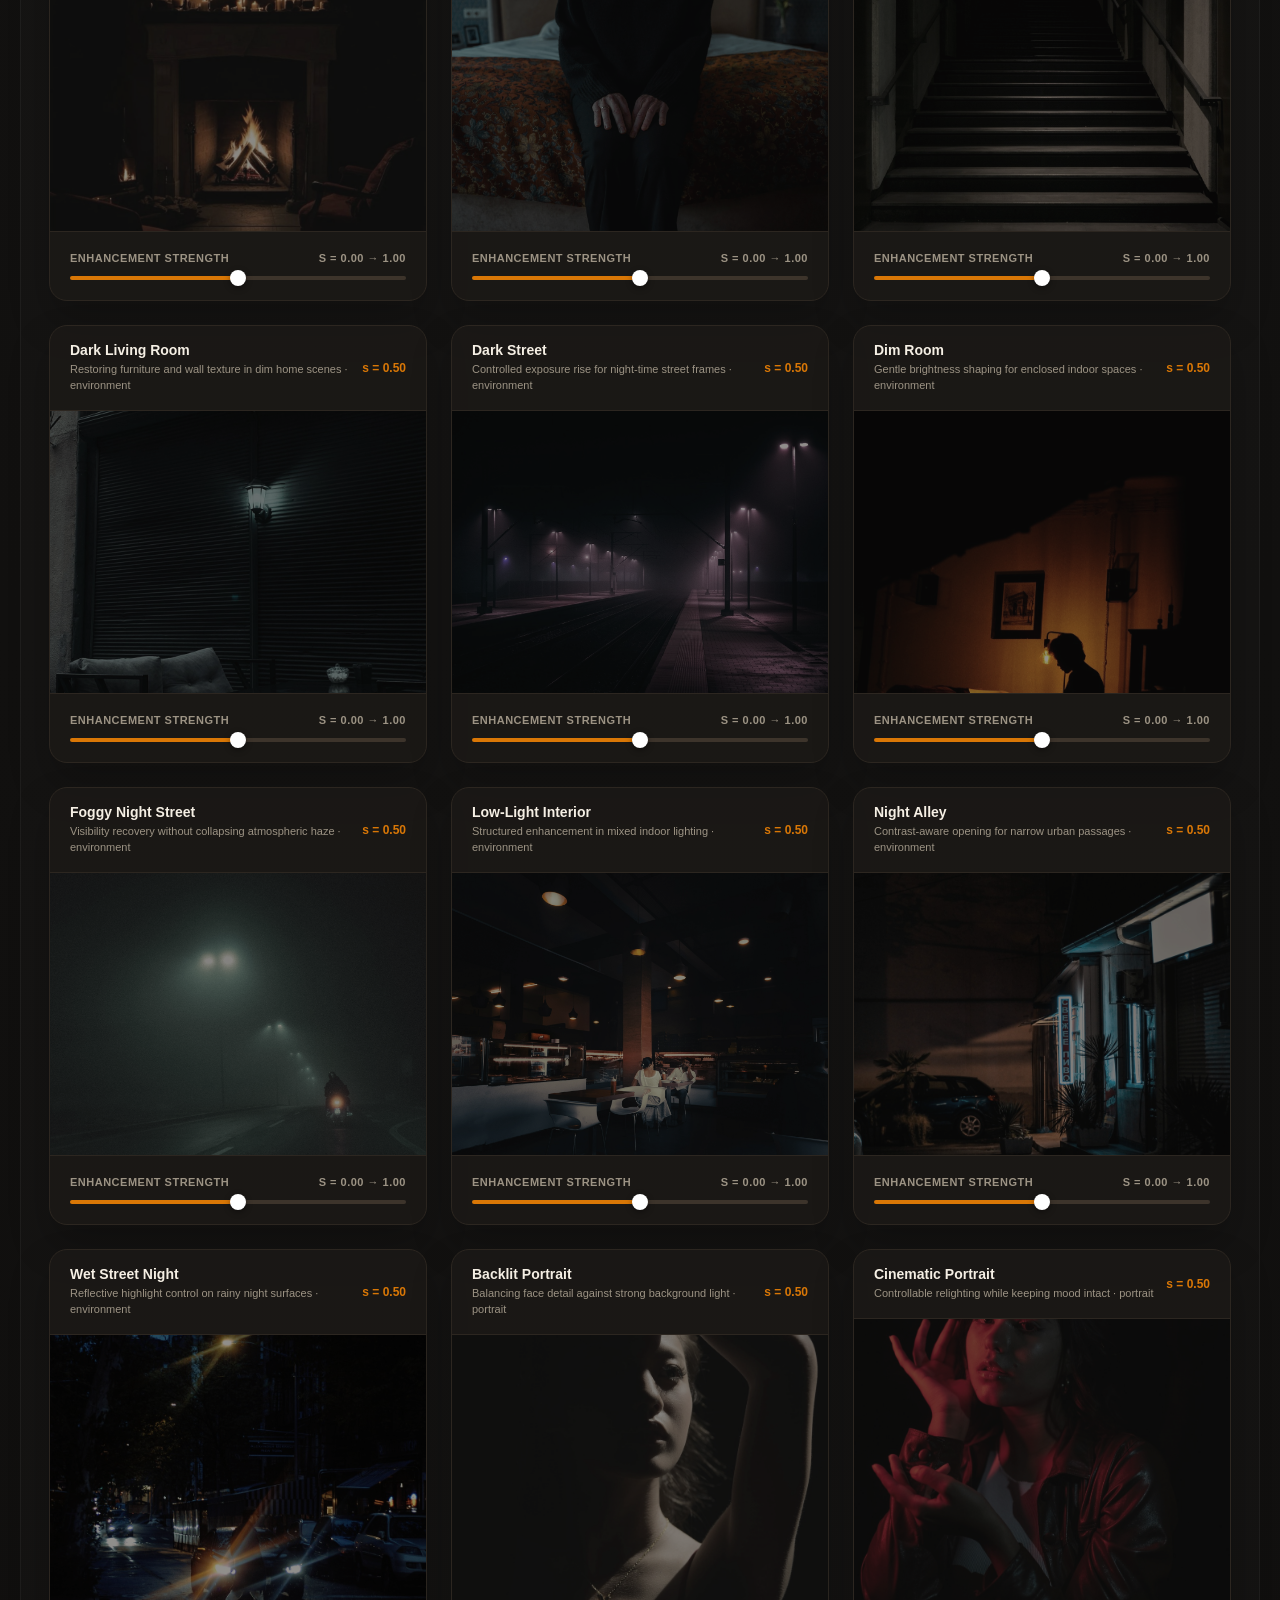
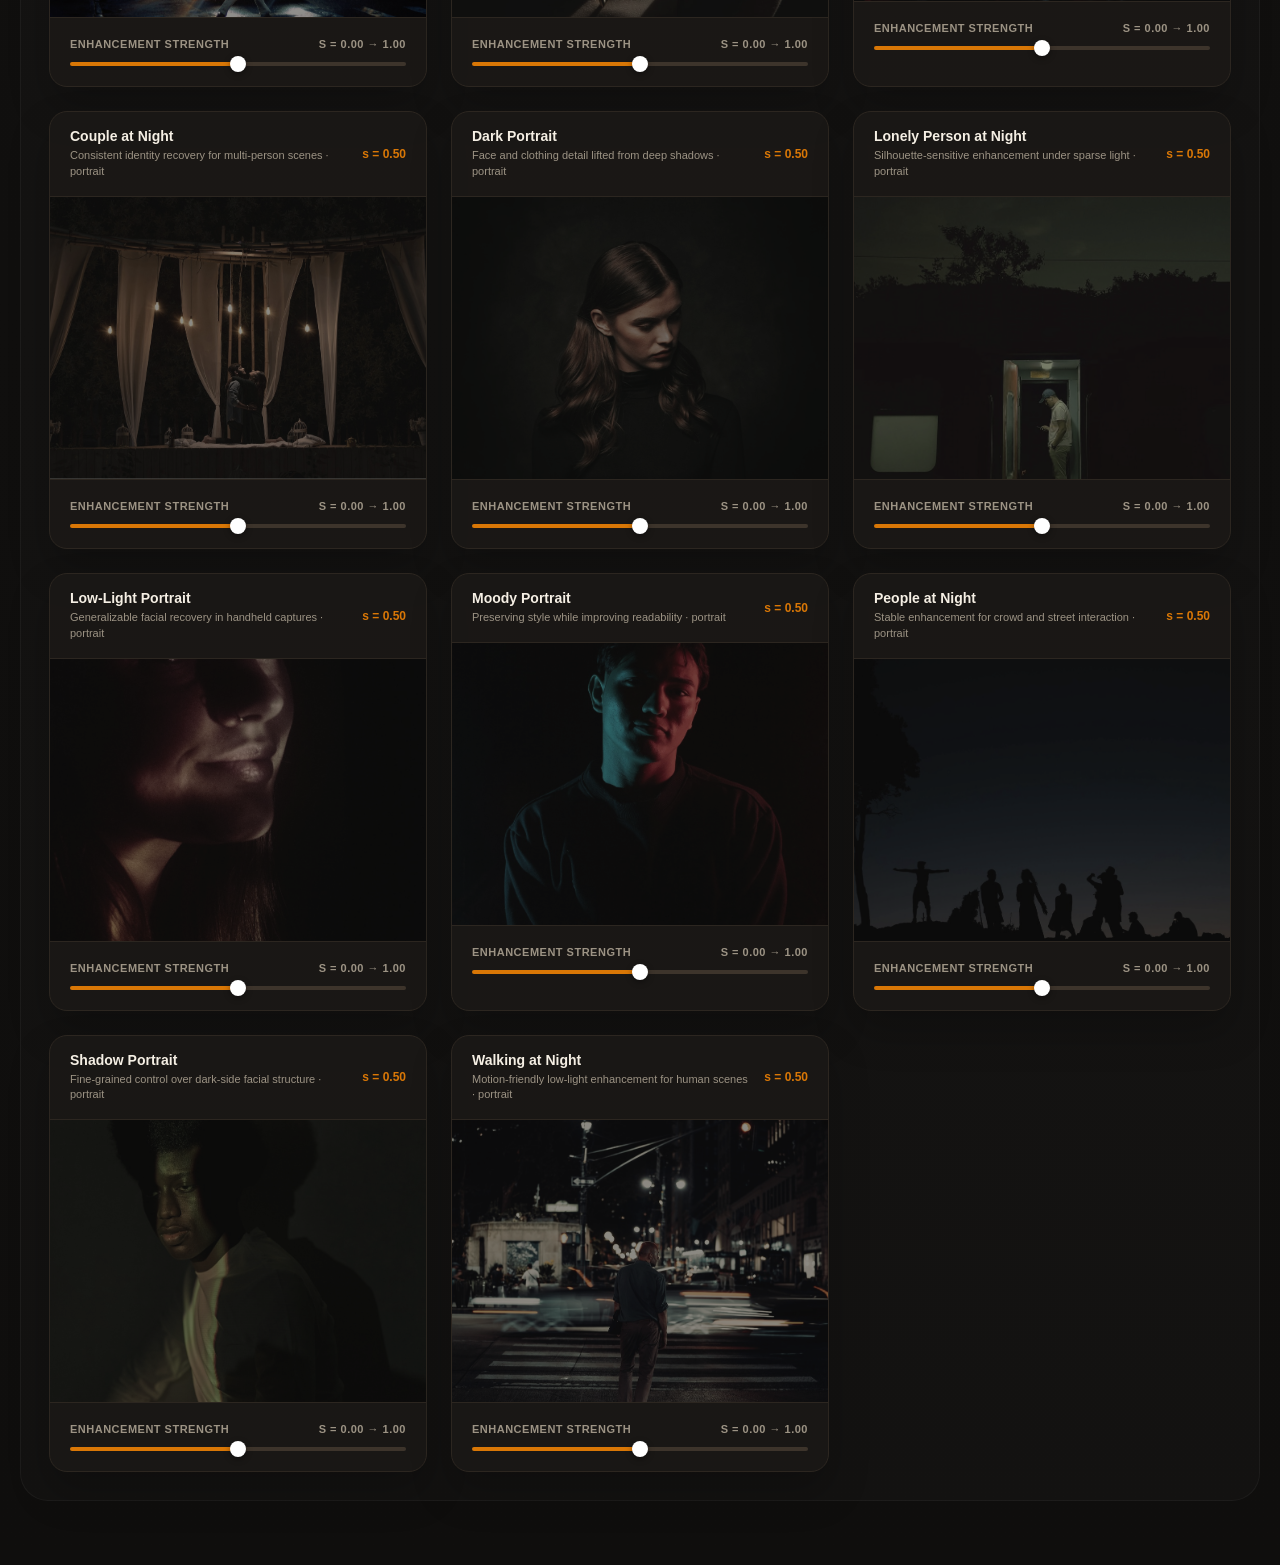
==== commit bf4d3ceb: "Add ControlLight paper homepage showcase" ====
--- a/landing/index.html
+++ b/landing/index.html
@@ -1,240 +1,166 @@
 <!DOCTYPE html>
-<html lang="en">
+<html lang="zh-CN">
   <head>
     <meta charset="UTF-8" />
     <meta name="viewport" content="width=device-width, initial-scale=1.0" />
-    <title>ControlLight</title>
+    <title>ControlLight Paper Homepage</title>
     <meta
       name="description"
-      content="ControlLight showcases a controllable low-light enhancement curve from input to alpha 1.00 with slider-based comparison."
+      content="ControlLight: Towards Controllable, Consistent, and Generalizable Low-Light Enhancement"
     />
     <link rel="stylesheet" href="./styles.css" />
   </head>
   <body>
-    <div class="page-shell">
-      <div class="ambient ambient-a"></div>
-      <div class="ambient ambient-b"></div>
-      <div class="ambient ambient-c"></div>
-
-      <header class="topbar glass-panel">
-        <div class="brand-lockup">
-          <span class="brand-mark">CL</span>
-          <div>
-            <p class="eyebrow">ControlLight</p>
-            <p class="brand-subtitle">Precision relighting for real low-light images</p>
-          </div>
-        </div>
-        <nav class="topnav">
-          <a href="#showcase">Showcase</a>
-          <a href="#strength">Strength</a>
-          <a href="#details">Details</a>
-        </nav>
-      </header>
-
-      <main>
-        <section class="hero">
-          <div class="hero-copy">
-            <p class="hero-kicker">RealIR-Bench low-light restoration</p>
-            <h1>Use one slider to read the full inference curve.</h1>
-            <p class="hero-body">
-              页面重点就是一张图在同一路推理下，从 `input` 到 `alpha 1.00`
-              的连续变化。上面拖滑块切当前对比，下面五连排同时摊开整条曲线。
-            </p>
-            <div class="hero-actions">
-              <a class="button primary" href="#showcase">View showcase</a>
-              <a class="button secondary" href="../README.md">Open repo notes</a>
-            </div>
-            <ul class="hero-stats">
-              <li class="glass-panel">
-                <span class="stat-value">34</span>
-                <span class="stat-label">bench samples rendered</span>
-              </li>
-              <li class="glass-panel">
-                <span class="stat-value">4</span>
-                <span class="stat-label">inference strengths per sample</span>
-              </li>
-              <li class="glass-panel">
-                <span class="stat-value">1.00</span>
-                <span class="stat-label">maximum showcased intensity</span>
-              </li>
-            </ul>
-          </div>
-
-          <div class="hero-visual glass-panel">
-            <div class="hero-visual-header">
-              <div>
-                <p class="eyebrow">Intensity compare</p>
-                <h2>Same image, stronger inference.</h2>
-              </div>
-              <div class="hero-control-meta">
-                <span class="hero-control-value" id="hero-label">Alpha 1.00</span>
-                <span class="hero-control-note" id="hero-footnote">Maximum intensity</span>
-              </div>
-            </div>
-
-            <div
-              class="compare compare-large"
-              data-compare
-              data-before="./assets/lowlight_0003/input.png"
-              data-after="./assets/lowlight_0003/enhance_default/alpha_1.00.png"
-              data-position="58"
-              aria-label="Comparison slider showing ControlLight intensity progression"
-            >
-              <img
-                class="compare-image"
-                data-before-image
-                src="./assets/lowlight_0003/input.png"
-                alt="Dark input scene"
-              />
-              <div class="compare-after-wrap" data-after-wrap>
-                <img
-                  class="compare-image"
-                  data-after-image
-                  src="./assets/lowlight_0003/enhance_default/alpha_1.00.png"
-                  alt="Enhanced scene"
-                />
-              </div>
-              <div class="compare-divider" data-divider>
-                <span class="compare-handle"></span>
-              </div>
-              <div class="compare-label compare-label-left">Input</div>
-              <div class="compare-label compare-label-right" id="hero-compare-label">Alpha 1.00</div>
-            </div>
-
-            <div class="strength-control glass-panel">
-              <div class="strength-control-top">
-                <p class="strength-control-title">Inference strength</p>
-                <p class="strength-control-text">滑块控制当前对比图</p>
-              </div>
-              <input
-                class="strength-slider"
-                id="hero-strength-slider"
-                type="range"
-                min="0"
-                max="3"
-                step="1"
-                value="3"
-                aria-label="Hero strength slider"
-              />
-              <div class="strength-steps">
-                <span>0.25</span>
-                <span>0.50</span>
-                <span>0.75</span>
-                <span>1.00</span>
-              </div>
-            </div>
-
-            <div class="progression-strip" id="hero-progression-strip"></div>
-
-            <div class="hero-caption">
-              <p class="hero-caption-title">Sample `lowlight_0003`</p>
-              <p class="hero-caption-body">
-                滑块让当前 before/after 对比更集中，五连排让整条强度曲线一次看清。
-              </p>
-            </div>
-          </div>
-        </section>
-
-        <section class="info-strip glass-panel" id="details">
-          <div>
-            <p class="eyebrow">Why this layout</p>
-            <h2>One control axis, shown two ways.</h2>
-          </div>
-          <p>
-            上层是交互式对比，下层是同图并排全量展示。这样不会丢掉滑块的沉浸感，也不会牺牲对强度递进的整体理解。
+    <header class="site-header">
+      <div class="header-inner">
+        <div class="brand-block">
+          <span class="paper-chip">CVPR / Project Page</span>
+          <h1>
+            ControlLight: Towards Controllable, Consistent, and
+            <span>Generalizable Low-Light Enhancement</span>
+          </h1>
+          <p class="subtitle">
+            一个面向论文展示的首页原型：顶部讲清论文目标，中部展示
+            pipeline 与 framework，底部用 20 张可交互样例图展示连续可控的增强强度。
           </p>
-        </section>
-
-        <section class="showcase-section" id="showcase">
-          <div class="section-heading">
-            <p class="eyebrow">Scrollable showcase</p>
-            <h2>Every card keeps one image together.</h2>
-            <p>
-              每张卡片都先用滑块选当前强度，再把同一张图的
-              `Input / 0.25 / 0.50 / 0.75 / 1.00`
-              并排摆在一起，对比会更明显。
-            </p>
-          </div>
-
-          <div class="showcase-rail" id="showcase-rail"></div>
-        </section>
-
-        <section class="modes-section" id="strength">
-          <div class="section-heading">
-            <p class="eyebrow">Strength scale</p>
-            <h2>Four points, one readable ramp.</h2>
-          </div>
-
-          <div class="mode-grid">
-            <article class="mode-card glass-panel">
-              <span class="mode-badge">0.25</span>
-              <h3>Subtle opening</h3>
-              <p>轻推暗部，保留更多原始夜感。</p>
-            </article>
-            <article class="mode-card glass-panel">
-              <span class="mode-badge">0.50 / 0.75</span>
-              <h3>Middle ramp</h3>
-              <p>最适合展示 controllability，变化明显但还保留层次。</p>
-            </article>
-            <article class="mode-card glass-panel">
-              <span class="mode-badge">1.00</span>
-              <h3>Full push</h3>
-              <p>用来交代控制轴上限，让用户知道最强能推到哪里。</p>
-            </article>
-          </div>
-        </section>
-      </main>
-    </div>
-
-    <template id="showcase-card-template">
-      <article class="showcase-card glass-panel">
-        <div class="showcase-card-top">
-          <div>
-            <p class="eyebrow showcase-card-kicker"></p>
-            <h3 class="showcase-card-title"></h3>
-          </div>
-          <div class="showcase-card-meta">
-            <span class="showcase-card-active"></span>
-            <span class="showcase-card-note"></span>
+          <div class="hero-links">
+            <a href="#gallery" class="hero-link primary">Interactive Gallery</a>
+            <a href="#pipeline" class="hero-link">Pipeline</a>
+            <a href="#framework" class="hero-link">Framework</a>
           </div>
         </div>
 
-        <div class="showcase-compare compare" data-compare data-position="52">
-          <img class="compare-image" data-before-image alt="Low-light input" />
-          <div class="compare-after-wrap" data-after-wrap>
-            <img class="compare-image" data-after-image alt="Enhanced output" />
-          </div>
-          <div class="compare-divider" data-divider>
-            <span class="compare-handle"></span>
-          </div>
-          <div class="compare-label compare-label-left">Input</div>
-          <div class="compare-label compare-label-right showcase-card-label"></div>
+        <div class="hero-metrics">
+          <article class="metric-card">
+            <span class="metric-value">20</span>
+            <span class="metric-label">interactive samples</span>
+          </article>
+          <article class="metric-card">
+            <span class="metric-value">10 + 10</span>
+            <span class="metric-label">environment / portrait</span>
+          </article>
+          <article class="metric-card">
+            <span class="metric-value">0 → 1</span>
+            <span class="metric-label">controllable enhancement strength</span>
+          </article>
+        </div>
+      </div>
+    </header>
+
+    <main class="page-shell">
+      <section class="overview-panel">
+        <div class="section-heading">
+          <span class="section-chip">Overview</span>
+          <h2>论文首页结构</h2>
+        </div>
+        <div class="overview-grid">
+          <article class="overview-card">
+            <h3>Controllable</h3>
+            <p>
+              通过统一的强度滑杆表达从输入到增强的连续控制轴，让用户一眼看清不同强度下的恢复趋势。
+            </p>
+          </article>
+          <article class="overview-card">
+            <h3>Consistent</h3>
+            <p>
+              在不同亮度区间内尽量保持结构、身份和空间关系稳定，避免增强过程中出现不必要的内容漂移。
+            </p>
+          </article>
+          <article class="overview-card">
+            <h3>Generalizable</h3>
+            <p>
+              同一套展示同时覆盖室内、街景、雨夜、人像、群体与逆光场景，强调方法在多域低照图像上的泛化能力。
+            </p>
+          </article>
+        </div>
+      </section>
+
+      <section class="figure-section" id="pipeline">
+        <div class="section-heading">
+          <span class="section-chip">Pipeline</span>
+          <h2>Method Pipeline</h2>
+          <p>将你提供的论文 pipeline 图直接放在首页核心区，作为方法入口。</p>
+        </div>
+        <div class="figure-card">
+          <img
+            src="../landing_paper_assets/figures/pipeline.png"
+            alt="ControlLight pipeline figure"
+          />
+        </div>
+      </section>
+
+      <section class="figure-section" id="framework">
+        <div class="section-heading">
+          <span class="section-chip">Framework</span>
+          <h2>Training and Inference Framework</h2>
+          <p>framework 图单独成节，方便论文读者从整体结构切换到模块关系理解。</p>
+        </div>
+        <div class="figure-card">
+          <img
+            src="../landing_paper_assets/figures/framework.png"
+            alt="ControlLight framework figure"
+          />
+        </div>
+      </section>
+
+      <section class="figure-section" id="real-output">
+        <div class="section-heading">
+          <span class="section-chip">Real Output</span>
+          <h2>Actual ControlLight Comparison GIF</h2>
+          <p>
+            除了滑杆式主页展示，这里补充一张真实推理生成的 comparison GIF，直接展示输入与增强结果的逐强度变化。
+          </p>
+        </div>
+        <div class="figure-card figure-card-narrow">
+          <img
+            src="../landing_paper_assets/examples/dark_hallway_comparison.gif"
+            alt="Actual ControlLight comparison gif example"
+          />
+        </div>
+      </section>
+
+      <section class="gallery-section" id="gallery">
+        <div class="section-heading">
+          <span class="section-chip">Interactive Gallery</span>
+          <h2>20-Image Homepage Showcase</h2>
+          <p>
+            使用你给出的苹果风格轻量滑杆样式。每张卡片独立控制，展示同一输入图像在连续增强强度下的视觉趋势。
+          </p>
         </div>
 
-        <div class="strength-control showcase-strength-control glass-panel">
-          <div class="strength-control-top">
-            <p class="strength-control-title">Strength</p>
-            <p class="strength-control-text">同图四档强度</p>
-          </div>
-          <input class="strength-slider showcase-strength-slider" type="range" min="0" max="3" step="1" value="3" />
-          <div class="strength-steps">
-            <span>0.25</span>
-            <span>0.50</span>
-            <span>0.75</span>
-            <span>1.00</span>
-          </div>
+        <div class="gallery-summary">
+          <span>Selected from curated low-light materials</span>
+          <span>10 environments · 10 portraits</span>
+          <span>Warm dark paper-page visual language</span>
         </div>
 
-        <div class="progression-strip showcase-progression-strip"></div>
+        <div class="grid-container" id="gallery-grid"></div>
+      </section>
+    </main>
 
-        <p class="showcase-description"></p>
-        <div class="showcase-footer">
-          <span class="showcase-footnote"></span>
-          <a class="showcase-gif-link" target="_blank" rel="noreferrer">Open GIF</a>
+    <template id="interactive-card-template">
+      <article class="interactive-card">
+        <div class="card-header">
+          <div class="card-title-group">
+            <span class="card-title"></span>
+            <span class="card-subtitle"></span>
+          </div>
+          <div class="val-indicator">s = 0.50</div>
+        </div>
+        <div class="image-container">
+          <img class="target-img" alt="" />
+        </div>
+        <div class="card-footer">
+          <div class="slider-label-group">
+            <span>Enhancement Strength</span>
+            <span>s = 0.00 → 1.00</span>
+          </div>
+          <input type="range" min="0" max="100" value="50" class="apple-slider" />
         </div>
       </article>
     </template>
 
+    <script src="./gallery-data.js"></script>
     <script src="./script.js"></script>
   </body>
 </html>
--- a/landing/styles.css
+++ b/landing/styles.css
@@ -1,28 +1,23 @@
 :root {
-  color-scheme: dark;
-  --bg: #08111c;
-  --bg-soft: rgba(255, 255, 255, 0.06);
-  --panel: rgba(12, 22, 35, 0.52);
-  --panel-strong: rgba(16, 28, 43, 0.72);
-  --border: rgba(255, 255, 255, 0.12);
-  --text: #f4f7fb;
-  --muted: rgba(244, 247, 251, 0.72);
-  --subtle: rgba(244, 247, 251, 0.48);
-  --accent: #b6d6ff;
-  --accent-warm: #ffd2a6;
-  --shadow: 0 24px 80px rgba(0, 0, 0, 0.32);
-  --radius-xl: 32px;
-  --radius-lg: 24px;
-  --radius-md: 18px;
-  --max-width: 1240px;
-  --font-display: "SF Pro Display", "Helvetica Neue", "PingFang SC", sans-serif;
-  --font-body: "SF Pro Text", "Helvetica Neue", "PingFang SC", sans-serif;
-}
-
-*,
-*::before,
-*::after {
+  --sf-font: -apple-system, BlinkMacSystemFont, "Segoe UI", Roboto, "Helvetica Neue", Arial, sans-serif;
+  --bg-color: #121110;
+  --bg-elevated: #171411;
+  --card-bg: #1c1916;
+  --card-bg-soft: rgba(28, 25, 22, 0.82);
+  --text-primary: #f5efe4;
+  --text-secondary: #9c9384;
+  --accent-color: #d97706;
+  --accent-track: #3d342b;
+  --border-color: #2c2620;
+  --shadow: 0 20px 40px rgba(0, 0, 0, 0.22);
+}
+
+* {
   box-sizing: border-box;
+  margin: 0;
+  padding: 0;
+  font-family: var(--sf-font);
+  -webkit-font-smoothing: antialiased;
 }
 
 html {
@@ -30,14 +25,12 @@
 }
 
 body {
-  margin: 0;
+  background:
+    radial-gradient(circle at top left, rgba(217, 119, 6, 0.09), transparent 30%),
+    radial-gradient(circle at top right, rgba(255, 236, 210, 0.04), transparent 28%),
+    linear-gradient(180deg, #100f0d 0%, #121110 40%, #0f0e0d 100%);
+  color: var(--text-primary);
   min-height: 100vh;
-  background:
-    radial-gradient(circle at top, rgba(116, 169, 255, 0.18), transparent 30%),
-    radial-gradient(circle at 80% 20%, rgba(255, 187, 123, 0.16), transparent 24%),
-    linear-gradient(180deg, #0a1420 0%, #07101a 45%, #06101a 100%);
-  color: var(--text);
-  font-family: var(--font-body);
 }
 
 img {
@@ -46,688 +39,373 @@
 }
 
 a {
+  text-decoration: none;
   color: inherit;
-  text-decoration: none;
-}
-
+}
+
+.site-header,
 .page-shell {
-  position: relative;
+  width: min(1280px, calc(100% - 40px));
+  margin: 0 auto;
+}
+
+.site-header {
+  padding: 48px 0 28px;
+}
+
+.header-inner {
+  display: grid;
+  grid-template-columns: minmax(0, 1.4fr) minmax(280px, 0.7fr);
+  gap: 24px;
+  align-items: end;
+}
+
+.paper-chip,
+.section-chip {
+  display: inline-block;
+  background: rgba(217, 119, 6, 0.1);
+  color: var(--accent-color);
+  padding: 7px 14px;
+  border-radius: 999px;
+  font-size: 11px;
+  font-weight: 700;
+  letter-spacing: 0.9px;
+  text-transform: uppercase;
+  border: 1px solid rgba(217, 119, 6, 0.24);
+}
+
+.brand-block h1 {
+  margin-top: 18px;
+  font-size: clamp(32px, 5vw, 56px);
+  line-height: 1.06;
+  letter-spacing: -1.4px;
+  max-width: 13ch;
+}
+
+.brand-block h1 span {
+  color: #ffd8ab;
+}
+
+.subtitle {
+  margin-top: 16px;
+  max-width: 64ch;
+  font-size: 16px;
+  line-height: 1.7;
+  color: var(--text-secondary);
+}
+
+.hero-links {
+  margin-top: 24px;
+  display: flex;
+  flex-wrap: wrap;
+  gap: 12px;
+}
+
+.hero-link {
+  padding: 11px 16px;
+  border-radius: 999px;
+  border: 1px solid var(--border-color);
+  color: var(--text-secondary);
+  background: rgba(255, 255, 255, 0.02);
+}
+
+.hero-link.primary {
+  color: #1b1206;
+  background: linear-gradient(135deg, #ffedcf, #d97706);
+  border-color: rgba(255, 226, 180, 0.24);
+}
+
+.hero-metrics {
+  display: grid;
+  gap: 14px;
+}
+
+.metric-card,
+.overview-card,
+.figure-card,
+.interactive-card {
+  background: var(--card-bg-soft);
+  border: 1px solid var(--border-color);
+  box-shadow: var(--shadow);
+}
+
+.metric-card {
+  border-radius: 20px;
+  padding: 18px 20px;
+}
+
+.metric-value {
+  display: block;
+  font-size: 24px;
+  font-weight: 700;
+  color: #ffddb2;
+}
+
+.metric-label {
+  display: block;
+  margin-top: 6px;
+  color: var(--text-secondary);
+  line-height: 1.5;
+  font-size: 14px;
+}
+
+.page-shell {
+  padding-bottom: 64px;
+}
+
+.overview-panel,
+.figure-section,
+.gallery-section {
+  margin-top: 28px;
+  padding: 28px;
+  border-radius: 28px;
+  background: rgba(255, 255, 255, 0.02);
+  border: 1px solid rgba(255, 255, 255, 0.04);
+}
+
+.section-heading h2 {
+  margin-top: 14px;
+  font-size: clamp(24px, 4vw, 36px);
+  letter-spacing: -0.6px;
+}
+
+.section-heading p {
+  margin-top: 10px;
+  color: var(--text-secondary);
+  font-size: 15px;
+  line-height: 1.7;
+}
+
+.overview-grid {
+  margin-top: 22px;
+  display: grid;
+  grid-template-columns: repeat(3, minmax(0, 1fr));
+  gap: 18px;
+}
+
+.overview-card {
+  border-radius: 22px;
+  padding: 22px;
+}
+
+.overview-card h3 {
+  font-size: 18px;
+  margin-bottom: 10px;
+}
+
+.overview-card p {
+  color: var(--text-secondary);
+  line-height: 1.7;
+  font-size: 14px;
+}
+
+.figure-card {
+  margin-top: 22px;
+  border-radius: 24px;
+  padding: 18px;
   overflow: hidden;
 }
 
-.ambient {
-  position: fixed;
-  inset: auto;
+.figure-card-narrow {
+  max-width: 980px;
+}
+
+.figure-card img {
+  width: 100%;
+  border-radius: 14px;
+  background: #0b0a09;
+}
+
+.gallery-summary {
+  margin-top: 18px;
+  display: flex;
+  flex-wrap: wrap;
+  gap: 10px;
+}
+
+.gallery-summary span {
+  font-size: 12px;
+  color: var(--text-secondary);
+  border: 1px solid var(--border-color);
   border-radius: 999px;
-  filter: blur(70px);
-  opacity: 0.5;
-  pointer-events: none;
-}
-
-.ambient-a {
-  top: 100px;
-  left: -80px;
-  width: 220px;
-  height: 220px;
-  background: rgba(130, 175, 255, 0.28);
-}
-
-.ambient-b {
-  top: 460px;
-  right: -60px;
-  width: 260px;
-  height: 260px;
-  background: rgba(255, 192, 146, 0.22);
-}
-
-.ambient-c {
-  bottom: 120px;
-  left: 30%;
-  width: 280px;
-  height: 280px;
-  background: rgba(144, 211, 255, 0.12);
-}
-
-.glass-panel {
-  background:
-    linear-gradient(180deg, rgba(255, 255, 255, 0.12), rgba(255, 255, 255, 0.03)),
-    var(--panel);
-  border: 1px solid var(--border);
-  box-shadow: var(--shadow);
-  backdrop-filter: blur(24px) saturate(140%);
-  -webkit-backdrop-filter: blur(24px) saturate(140%);
-}
-
-.topbar,
-.hero,
-.info-strip,
-.showcase-section,
-.modes-section {
-  width: min(calc(100% - 40px), var(--max-width));
-  margin-inline: auto;
-}
-
-.topbar {
-  position: sticky;
-  top: 18px;
-  z-index: 40;
-  margin-top: 18px;
-  padding: 16px 22px;
-  border-radius: 999px;
+  padding: 8px 12px;
+  background: rgba(255, 255, 255, 0.02);
+}
+
+.grid-container {
+  display: grid;
+  grid-template-columns: repeat(3, minmax(0, 1fr));
+  gap: 24px;
+  width: 100%;
+  margin-top: 26px;
+}
+
+.interactive-card {
+  border-radius: 18px;
+  overflow: hidden;
+  display: flex;
+  flex-direction: column;
+  transition: transform 0.3s ease, border-color 0.3s ease;
+}
+
+.interactive-card:hover {
+  transform: translateY(-2px);
+  border-color: rgba(217, 119, 6, 0.2);
+}
+
+.card-header {
+  padding: 16px 20px;
+  border-bottom: 1px solid var(--border-color);
   display: flex;
   justify-content: space-between;
   align-items: center;
-}
-
-.brand-lockup {
+  gap: 12px;
+}
+
+.card-title-group {
+  display: flex;
+  flex-direction: column;
+}
+
+.card-title {
+  font-size: 14px;
+  font-weight: 600;
+  color: var(--text-primary);
+}
+
+.card-subtitle {
+  font-size: 11px;
+  color: var(--text-secondary);
+  margin-top: 4px;
+  line-height: 1.45;
+}
+
+.val-indicator {
+  font-weight: 600;
+  font-size: 12px;
+  color: var(--accent-color);
+  white-space: nowrap;
+}
+
+.image-container {
+  width: 100%;
+  aspect-ratio: 4 / 3;
+  background: #000;
+  overflow: hidden;
   display: flex;
   align-items: center;
-  gap: 14px;
-}
-
-.brand-mark {
-  width: 42px;
-  height: 42px;
-  border-radius: 14px;
-  display: grid;
-  place-items: center;
-  color: #07101a;
-  font-weight: 700;
-  font-size: 0.95rem;
-  background: linear-gradient(145deg, #f4f8ff, #8bb8ff);
-}
-
-.eyebrow {
-  margin: 0 0 4px;
-  color: var(--subtle);
-  font-size: 0.78rem;
-  letter-spacing: 0.18em;
-  text-transform: uppercase;
-}
-
-.brand-subtitle {
-  margin: 0;
-  color: var(--muted);
-  font-size: 0.92rem;
-}
-
-.topnav {
-  display: flex;
-  gap: 22px;
-  color: var(--muted);
-  font-size: 0.95rem;
-}
-
-.topnav a:hover,
-.topnav a:focus-visible {
-  color: var(--text);
-}
-
-.hero {
-  display: grid;
-  grid-template-columns: 1.05fr 1fr;
-  gap: 28px;
-  padding: 96px 0 42px;
-  align-items: center;
-}
-
-.hero-copy h1,
-.section-heading h2,
-.hero-visual h2,
-.info-strip h2 {
-  margin: 0;
-  font-family: var(--font-display);
-  font-weight: 600;
-  line-height: 0.98;
-  letter-spacing: -0.05em;
-}
-
-.hero-copy h1 {
-  max-width: 12ch;
-  font-size: clamp(3.4rem, 8vw, 6.7rem);
-}
-
-.hero-kicker {
-  margin: 0 0 14px;
-  color: var(--accent);
-  font-size: 0.94rem;
-  letter-spacing: 0.18em;
-  text-transform: uppercase;
-}
-
-.hero-body {
-  max-width: 56ch;
-  margin: 22px 0 0;
-  color: var(--muted);
-  font-size: 1.08rem;
-  line-height: 1.7;
-}
-
-.hero-actions {
-  display: flex;
-  gap: 14px;
-  margin-top: 28px;
-}
-
-.button {
-  padding: 14px 20px;
-  border-radius: 999px;
-  border: 1px solid var(--border);
-  font-weight: 600;
-  font-size: 0.96rem;
-}
-
-.button.primary {
-  background: linear-gradient(145deg, rgba(244, 247, 251, 0.92), rgba(170, 208, 255, 0.82));
-  color: #04101a;
-}
-
-.button.secondary {
-  background: rgba(255, 255, 255, 0.04);
-  color: var(--text);
-}
-
-.hero-stats {
-  list-style: none;
-  padding: 0;
-  margin: 32px 0 0;
-  display: grid;
-  grid-template-columns: repeat(3, minmax(0, 1fr));
-  gap: 14px;
-}
-
-.hero-stats li {
-  padding: 18px 18px 16px;
-  border-radius: 20px;
-}
-
-.stat-value {
-  display: block;
-  font-family: var(--font-display);
-  font-size: 1.9rem;
-  letter-spacing: -0.04em;
-}
-
-.stat-label {
-  display: block;
-  margin-top: 6px;
-  color: var(--muted);
-  line-height: 1.45;
-}
-
-.hero-visual {
-  padding: 22px;
-  border-radius: var(--radius-xl);
-}
-
-.hero-visual-header {
-  display: flex;
-  justify-content: space-between;
-  align-items: flex-start;
-  gap: 20px;
-  margin-bottom: 18px;
-}
-
-.hero-visual h2 {
-  font-size: clamp(1.8rem, 4vw, 2.8rem);
-}
-
-.hero-control-meta,
-.showcase-card-meta {
-  display: flex;
-  flex-direction: column;
-  gap: 6px;
-  align-items: flex-end;
-}
-
-.hero-control-value,
-.showcase-card-active {
-  color: var(--text);
-  font-weight: 600;
-  letter-spacing: -0.02em;
-}
-
-.hero-control-note,
-.showcase-card-note {
-  color: var(--muted);
-  font-size: 0.9rem;
-}
-
-.compare {
-  position: relative;
-  overflow: hidden;
-  border-radius: 28px;
-  aspect-ratio: 16 / 11;
-  background: rgba(0, 0, 0, 0.32);
-  user-select: none;
-  touch-action: none;
-}
-
-.compare-large {
-  aspect-ratio: 4 / 5;
-  max-height: 760px;
-}
-
-.compare-image,
-.compare-after-wrap {
-  position: absolute;
-  inset: 0;
-  width: 100%;
-  height: 100%;
-}
-
-.compare-image {
-  object-fit: cover;
-}
-
-.compare-after-wrap {
-  overflow: hidden;
-}
-
-.compare-divider {
-  position: absolute;
-  top: 0;
-  bottom: 0;
-  width: 2px;
-  background: rgba(255, 255, 255, 0.9);
-  box-shadow: 0 0 0 1px rgba(0, 0, 0, 0.14);
-}
-
-.compare-divider::before {
-  content: "";
-  position: absolute;
-  inset: 0;
-  background: linear-gradient(180deg, transparent, rgba(255, 255, 255, 0.4), transparent);
-}
-
-.compare-handle {
-  position: absolute;
-  top: 50%;
-  left: 50%;
-  width: 56px;
-  height: 56px;
-  border-radius: 50%;
-  transform: translate(-50%, -50%);
-  border: 1px solid rgba(255, 255, 255, 0.42);
-  background: rgba(255, 255, 255, 0.16);
-  backdrop-filter: blur(18px);
-  box-shadow: 0 10px 28px rgba(0, 0, 0, 0.32);
-}
-
-.compare-handle::before,
-.compare-handle::after {
-  content: "";
-  position: absolute;
-  top: 50%;
-  width: 10px;
-  height: 10px;
-  border-top: 2px solid #fff;
-  border-right: 2px solid #fff;
-}
-
-.compare-handle::before {
-  left: 17px;
-  transform: translateY(-50%) rotate(-135deg);
-}
-
-.compare-handle::after {
-  right: 17px;
-  transform: translateY(-50%) rotate(45deg);
-}
-
-.compare-label {
-  position: absolute;
-  top: 18px;
-  padding: 8px 12px;
-  border-radius: 999px;
-  background: rgba(7, 16, 26, 0.42);
-  border: 1px solid rgba(255, 255, 255, 0.12);
-  backdrop-filter: blur(16px);
-  color: var(--text);
-  font-size: 0.82rem;
-}
-
-.compare-label-left {
-  left: 18px;
-}
-
-.compare-label-right {
-  right: 18px;
-}
-
-.strength-control {
-  margin-top: 16px;
-  padding: 16px;
-  border-radius: 22px;
-}
-
-.showcase-strength-control {
-  margin-top: 14px;
-}
-
-.strength-control-top {
-  display: flex;
-  justify-content: space-between;
-  align-items: baseline;
-  gap: 16px;
-}
-
-.strength-control-title {
-  margin: 0;
-  color: var(--text);
-  font-weight: 600;
-}
-
-.strength-control-text {
-  margin: 0;
-  color: var(--muted);
-  font-size: 0.92rem;
-}
-
-.strength-slider {
-  width: 100%;
-  margin-top: 14px;
-  accent-color: #d9ecff;
-}
-
-.strength-steps {
-  display: grid;
-  grid-template-columns: repeat(4, 1fr);
-  gap: 10px;
-  margin-top: 10px;
-  color: var(--subtle);
-  font-size: 0.82rem;
-}
-
-.strength-steps span:last-child {
-  text-align: right;
-}
-
-.progression-strip {
-  display: grid;
-  grid-template-columns: repeat(5, minmax(0, 1fr));
-  gap: 10px;
-  margin-top: 16px;
-}
-
-.progression-item {
-  display: flex;
-  flex-direction: column;
-  gap: 8px;
-}
-
-.progression-media {
-  position: relative;
-  overflow: hidden;
-  border-radius: 16px;
-  aspect-ratio: 4 / 5;
-  background: rgba(255, 255, 255, 0.04);
-  border: 1px solid rgba(255, 255, 255, 0.08);
-}
-
-.progression-media img {
+  justify-content: center;
+}
+
+.image-container img {
   width: 100%;
   height: 100%;
   object-fit: cover;
-}
-
-.progression-label {
-  color: var(--muted);
-  font-size: 0.78rem;
-  text-align: center;
-}
-
-.hero-caption {
+  transition: filter 0.08s linear;
+}
+
+.card-footer {
+  padding: 20px;
+  border-top: 1px solid var(--border-color);
+  display: flex;
+  flex-direction: column;
+  gap: 12px;
+}
+
+.slider-label-group {
   display: flex;
   justify-content: space-between;
-  gap: 20px;
-  margin-top: 16px;
-  color: var(--muted);
-}
-
-.hero-caption-title {
-  margin: 0;
-  color: var(--text);
+  gap: 12px;
+  font-size: 11px;
   font-weight: 600;
-}
-
-.hero-caption-body {
-  margin: 0;
-  max-width: 42ch;
-  line-height: 1.6;
-  text-align: right;
-}
-
-.info-strip {
-  margin-top: 34px;
-  border-radius: var(--radius-xl);
-  padding: 28px 30px;
-  display: grid;
-  grid-template-columns: 1.2fr 1fr;
-  gap: 28px;
-  align-items: center;
-}
-
-.info-strip h2,
-.section-heading h2 {
-  font-size: clamp(2rem, 4vw, 3.4rem);
-}
-
-.info-strip p:last-child,
-.section-heading p:last-child,
-.mode-card p,
-.showcase-description,
-.showcase-footnote {
-  color: var(--muted);
-  line-height: 1.7;
-}
-
-.showcase-section,
-.modes-section {
-  padding: 96px 0 30px;
-}
-
-.section-heading {
-  max-width: 740px;
-  margin-bottom: 28px;
-}
-
-.section-heading p:last-child {
-  margin-top: 14px;
-  font-size: 1.02rem;
-}
-
-.showcase-rail {
-  display: grid;
-  grid-template-columns: repeat(2, minmax(0, 1fr));
-  gap: 18px;
-  padding: 4px 0 18px;
-}
-
-.showcase-card {
-  padding: 18px;
-  border-radius: 28px;
-}
-
-.showcase-card-top,
-.showcase-footer {
-  display: flex;
-  justify-content: space-between;
-  gap: 16px;
-  align-items: flex-start;
-}
-
-.showcase-card-top {
-  margin-bottom: 14px;
-}
-
-.showcase-card-kicker {
-  margin-bottom: 8px;
-}
-
-.showcase-card-title {
-  margin: 0;
-  font-family: var(--font-display);
-  font-size: 1.55rem;
-  font-weight: 600;
-  letter-spacing: -0.04em;
-}
-
-.showcase-compare {
-  aspect-ratio: 4 / 5;
-  border-radius: 22px;
-}
-
-.showcase-description {
-  margin: 16px 0 0;
-  min-height: 5.1em;
-}
-
-.showcase-footer {
-  margin-top: 16px;
-  align-items: center;
-}
-
-.showcase-footnote {
-  font-size: 0.88rem;
-}
-
-.showcase-gif-link {
-  padding: 10px 14px;
-  border-radius: 999px;
-  background: rgba(255, 255, 255, 0.06);
-  border: 1px solid rgba(255, 255, 255, 0.1);
-  white-space: nowrap;
-}
-
-.mode-grid {
-  display: grid;
-  grid-template-columns: repeat(3, minmax(0, 1fr));
-  gap: 18px;
-}
-
-.mode-card {
-  padding: 24px;
-  border-radius: 24px;
-}
-
-.mode-badge {
-  display: inline-flex;
-  margin-bottom: 16px;
-  padding: 8px 12px;
-  border-radius: 999px;
-  background: rgba(255, 255, 255, 0.06);
-  color: var(--accent-warm);
-  font-size: 0.88rem;
-}
-
-.mode-card h3 {
-  margin: 0;
-  font-family: var(--font-display);
-  font-size: 1.45rem;
-  letter-spacing: -0.03em;
-}
-
-.mode-card p {
-  margin: 12px 0 0;
-}
-
-@media (max-width: 1120px) {
-  .hero,
-  .info-strip {
+  color: var(--text-secondary);
+  text-transform: uppercase;
+  letter-spacing: 0.5px;
+}
+
+.apple-slider {
+  -webkit-appearance: none;
+  appearance: none;
+  width: 100%;
+  height: 4px;
+  border-radius: 2px;
+  outline: none;
+  cursor: pointer;
+  background: linear-gradient(
+    to right,
+    var(--accent-color) 0%,
+    var(--accent-color) var(--pct, 50%),
+    var(--accent-track) var(--pct, 50%),
+    var(--accent-track) 100%
+  );
+}
+
+.apple-slider::-webkit-slider-thumb {
+  -webkit-appearance: none;
+  appearance: none;
+  width: 16px;
+  height: 16px;
+  border-radius: 50%;
+  background: #ffffff;
+  box-shadow: 0 2px 6px rgba(0, 0, 0, 0.4);
+  cursor: pointer;
+  border: none;
+  transition: transform 0.1s ease;
+}
+
+.apple-slider::-webkit-slider-thumb:hover {
+  transform: scale(1.15);
+}
+
+.apple-slider::-moz-range-thumb {
+  width: 16px;
+  height: 16px;
+  border-radius: 50%;
+  background: #ffffff;
+  border: none;
+  box-shadow: 0 2px 6px rgba(0, 0, 0, 0.4);
+}
+
+@media (max-width: 1100px) {
+  .header-inner,
+  .overview-grid,
+  .grid-container {
+    grid-template-columns: 1fr 1fr;
+  }
+}
+
+@media (max-width: 768px) {
+  body {
+    padding-bottom: 32px;
+  }
+
+  .site-header,
+  .page-shell {
+    width: min(calc(100% - 24px), 1280px);
+  }
+
+  .site-header {
+    padding-top: 24px;
+  }
+
+  .header-inner,
+  .overview-grid,
+  .grid-container {
     grid-template-columns: 1fr;
   }
 
-  .hero-copy h1 {
-    max-width: 11ch;
-  }
-
-  .hero-caption {
-    flex-direction: column;
-  }
-
-  .hero-caption-body {
-    text-align: left;
-  }
-
-  .showcase-rail {
-    grid-template-columns: 1fr;
-  }
-}
-
-@media (max-width: 820px) {
-  .topbar {
-    border-radius: 28px;
-    padding: 16px;
+  .overview-panel,
+  .figure-section,
+  .gallery-section {
+    padding: 20px;
+  }
+
+  .brand-block h1 {
+    max-width: none;
+  }
+
+  .slider-label-group {
     flex-direction: column;
     align-items: flex-start;
-    gap: 14px;
-  }
-
-  .topnav {
-    gap: 16px;
-    font-size: 0.9rem;
-    flex-wrap: wrap;
-  }
-
-  .hero {
-    padding-top: 56px;
-  }
-
-  .hero-stats,
-  .mode-grid {
-    grid-template-columns: 1fr;
-  }
-
-  .hero-actions,
-  .hero-visual-header,
-  .showcase-card-top,
-  .showcase-footer,
-  .strength-control-top {
-    flex-direction: column;
-    align-items: flex-start;
-  }
-}
-
-@media (max-width: 560px) {
-  .topbar,
-  .hero,
-  .info-strip,
-  .showcase-section,
-  .modes-section {
-    width: min(calc(100% - 24px), var(--max-width));
-  }
-
-  .hero-copy h1 {
-    font-size: clamp(2.6rem, 16vw, 4rem);
-  }
-
-  .button {
-    width: 100%;
-    text-align: center;
-  }
-
-  .hero-actions {
-    width: 100%;
-  }
-
-  .hero-visual,
-  .info-strip,
-  .showcase-card,
-  .mode-card {
-    padding: 16px;
-  }
-
-  .progression-strip {
-    grid-template-columns: repeat(2, minmax(0, 1fr));
-  }
-
-  .compare-label {
-    font-size: 0.74rem;
-  }
-
-  .compare-handle {
-    width: 50px;
-    height: 50px;
-  }
-}
+  }
+}
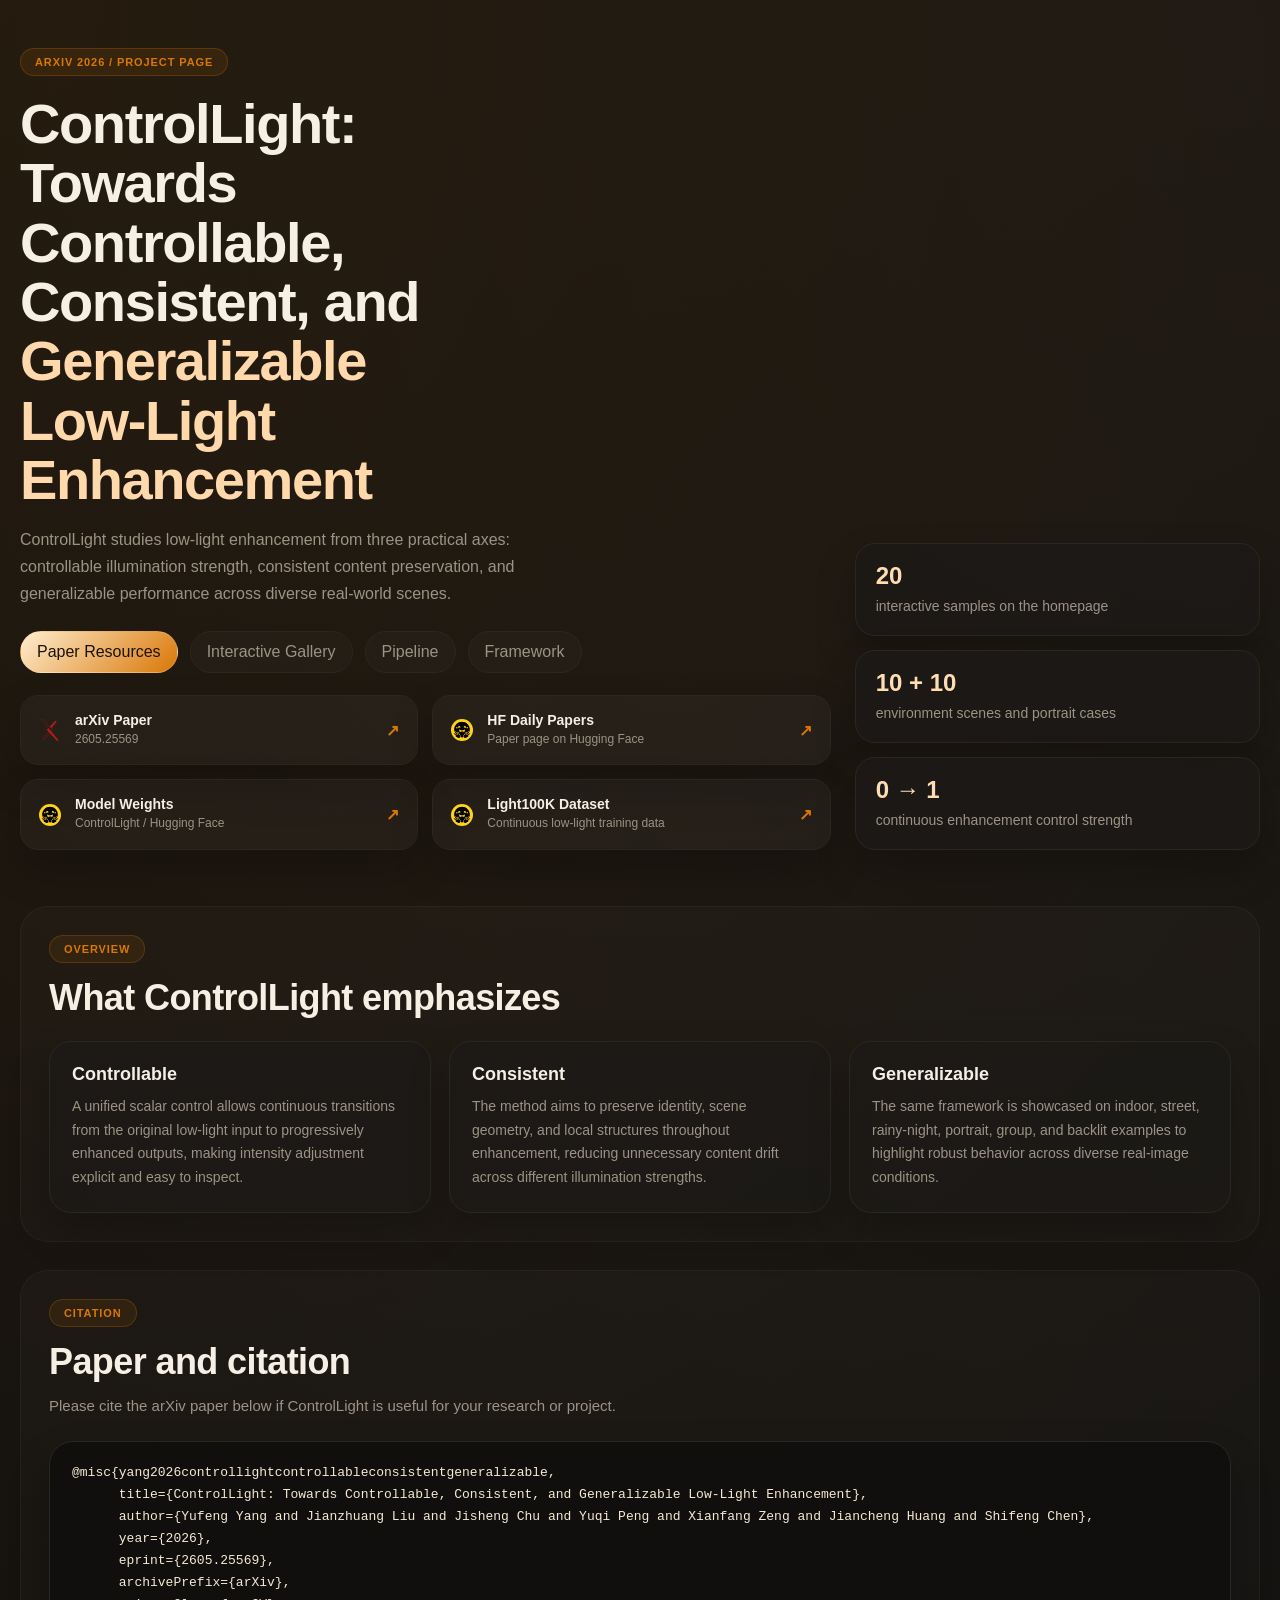
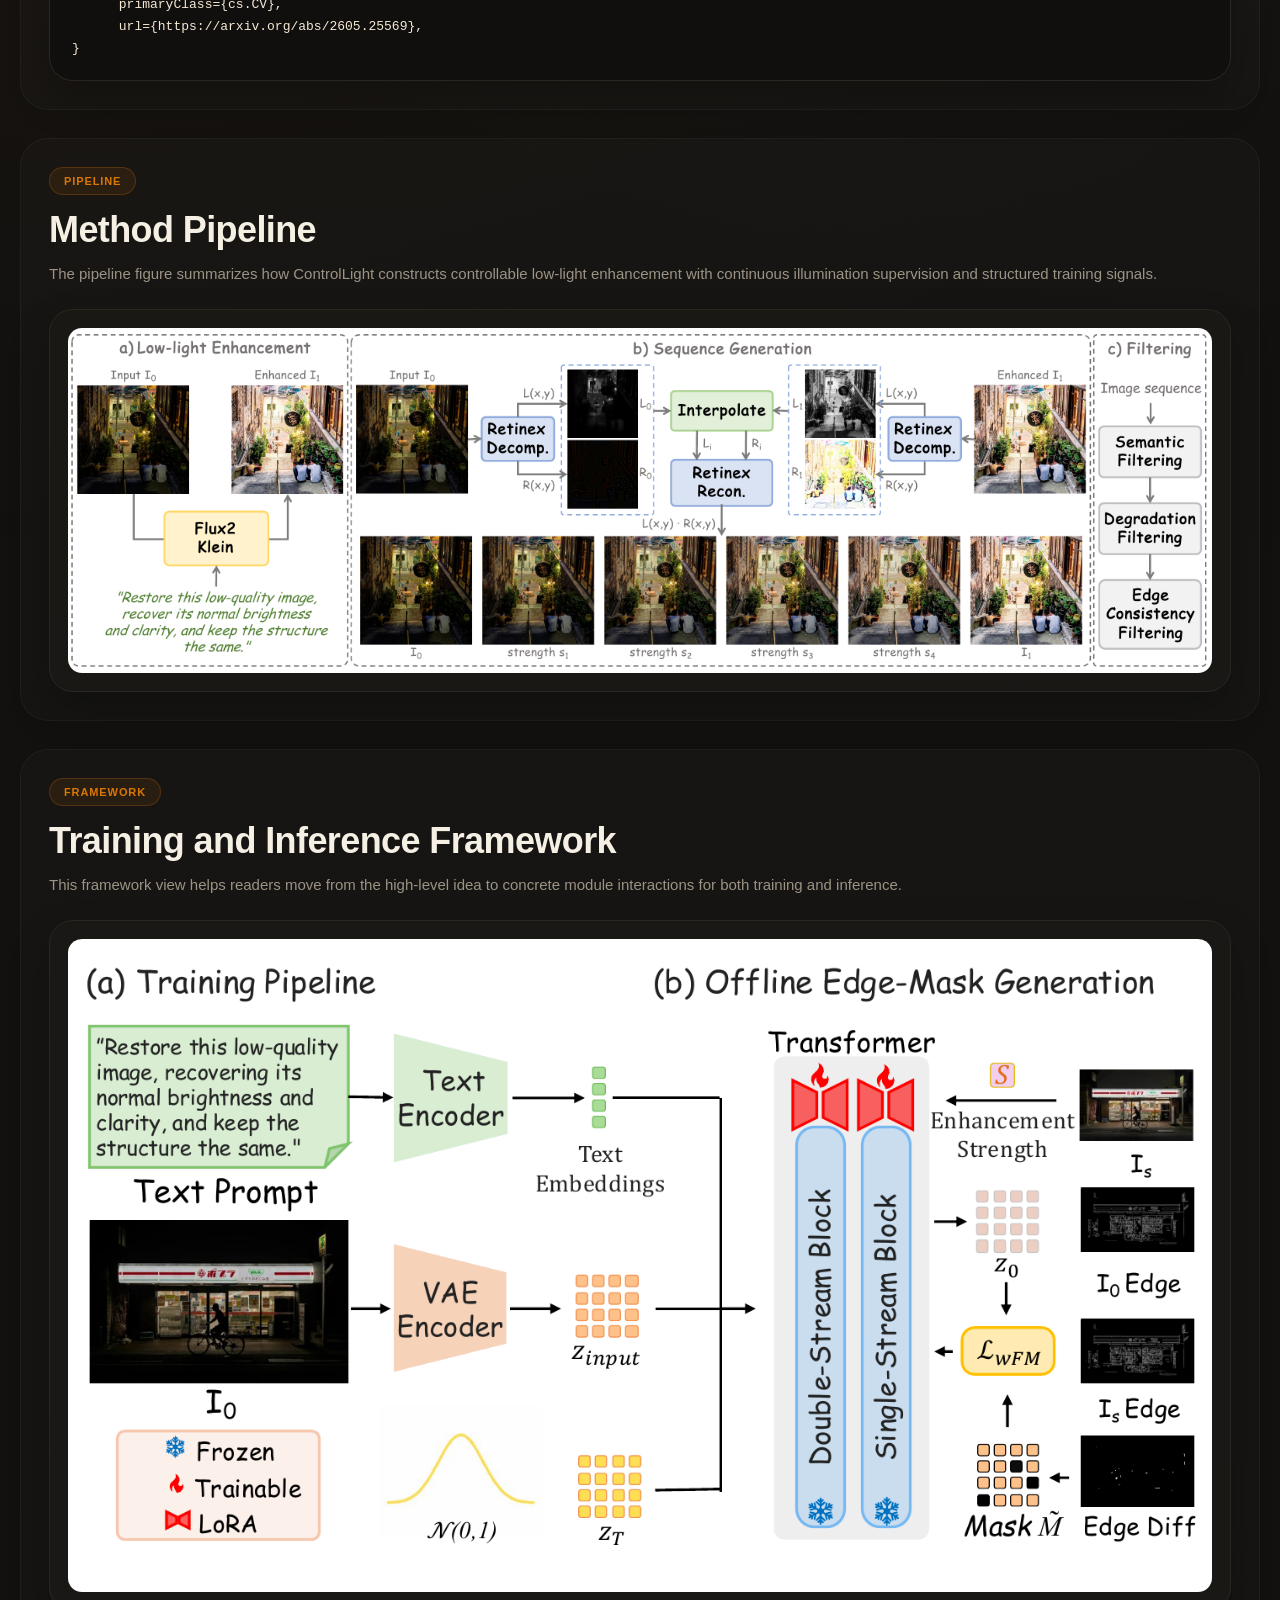
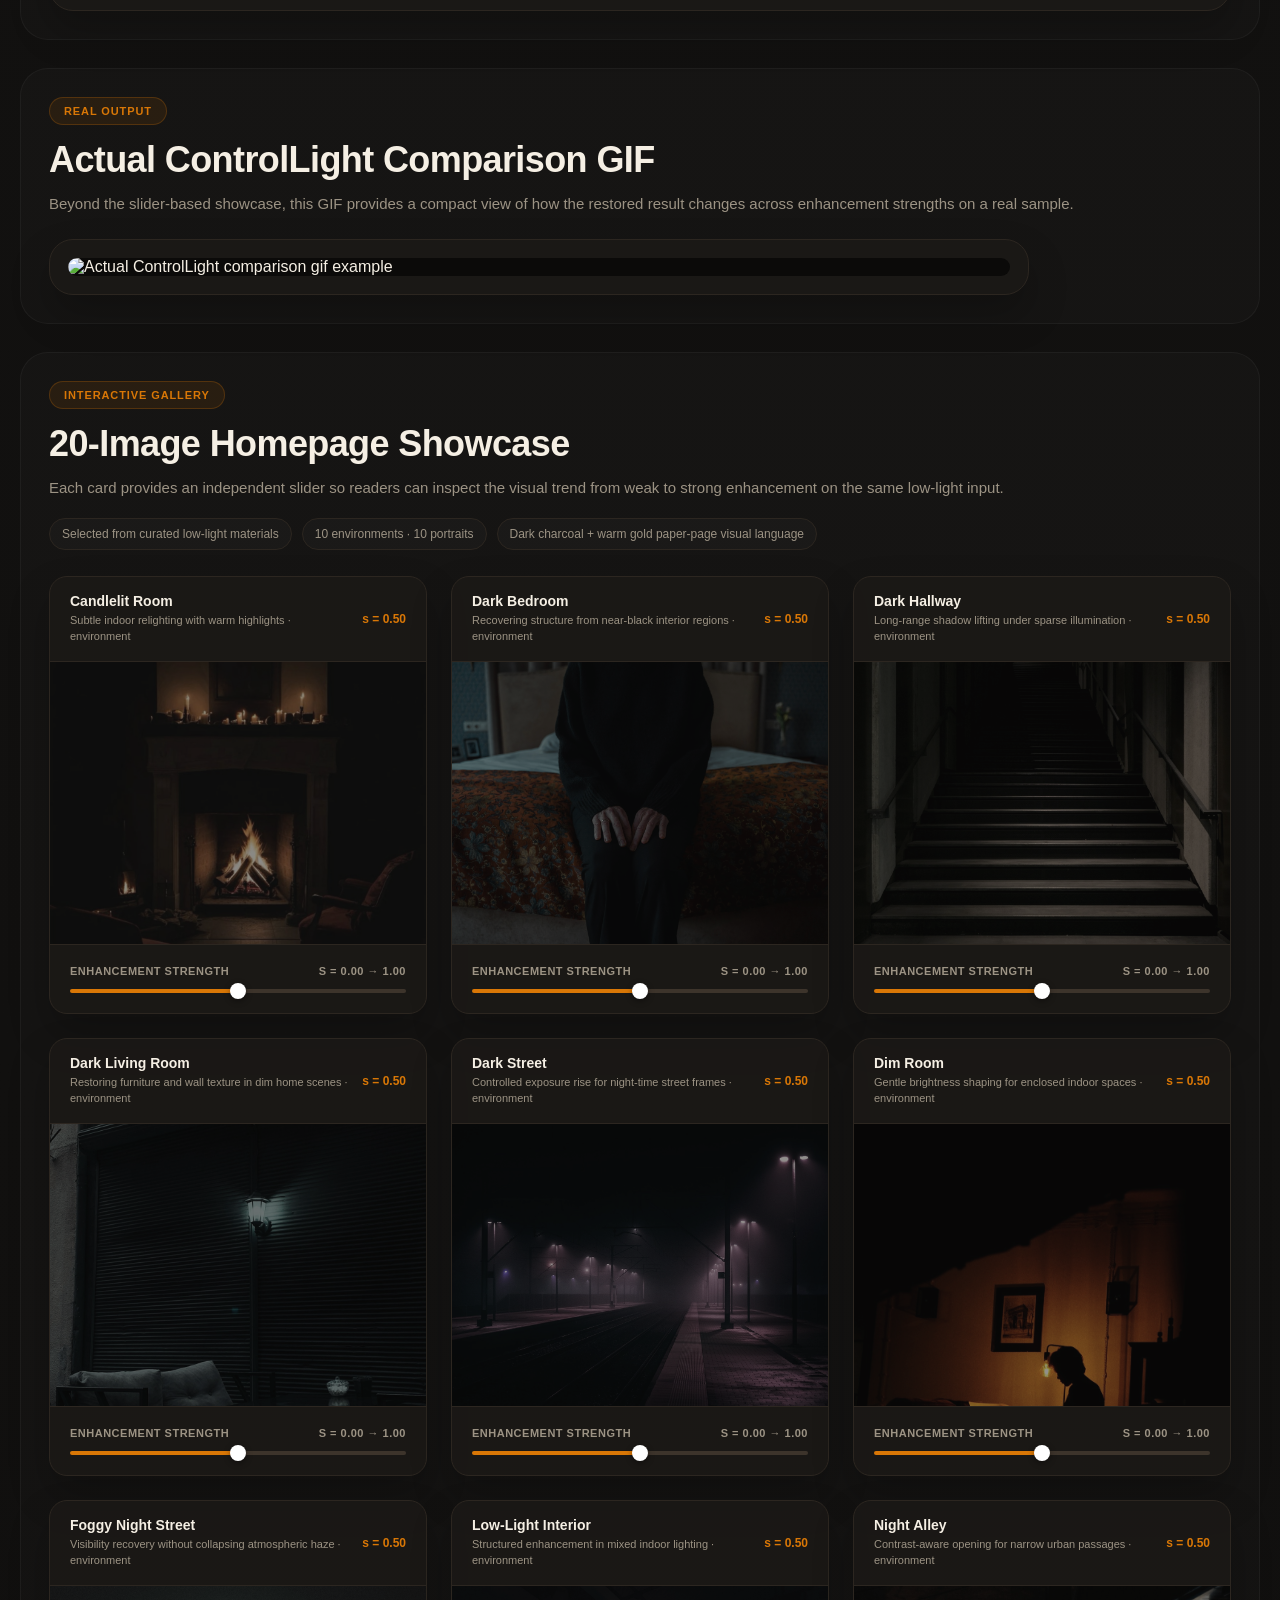
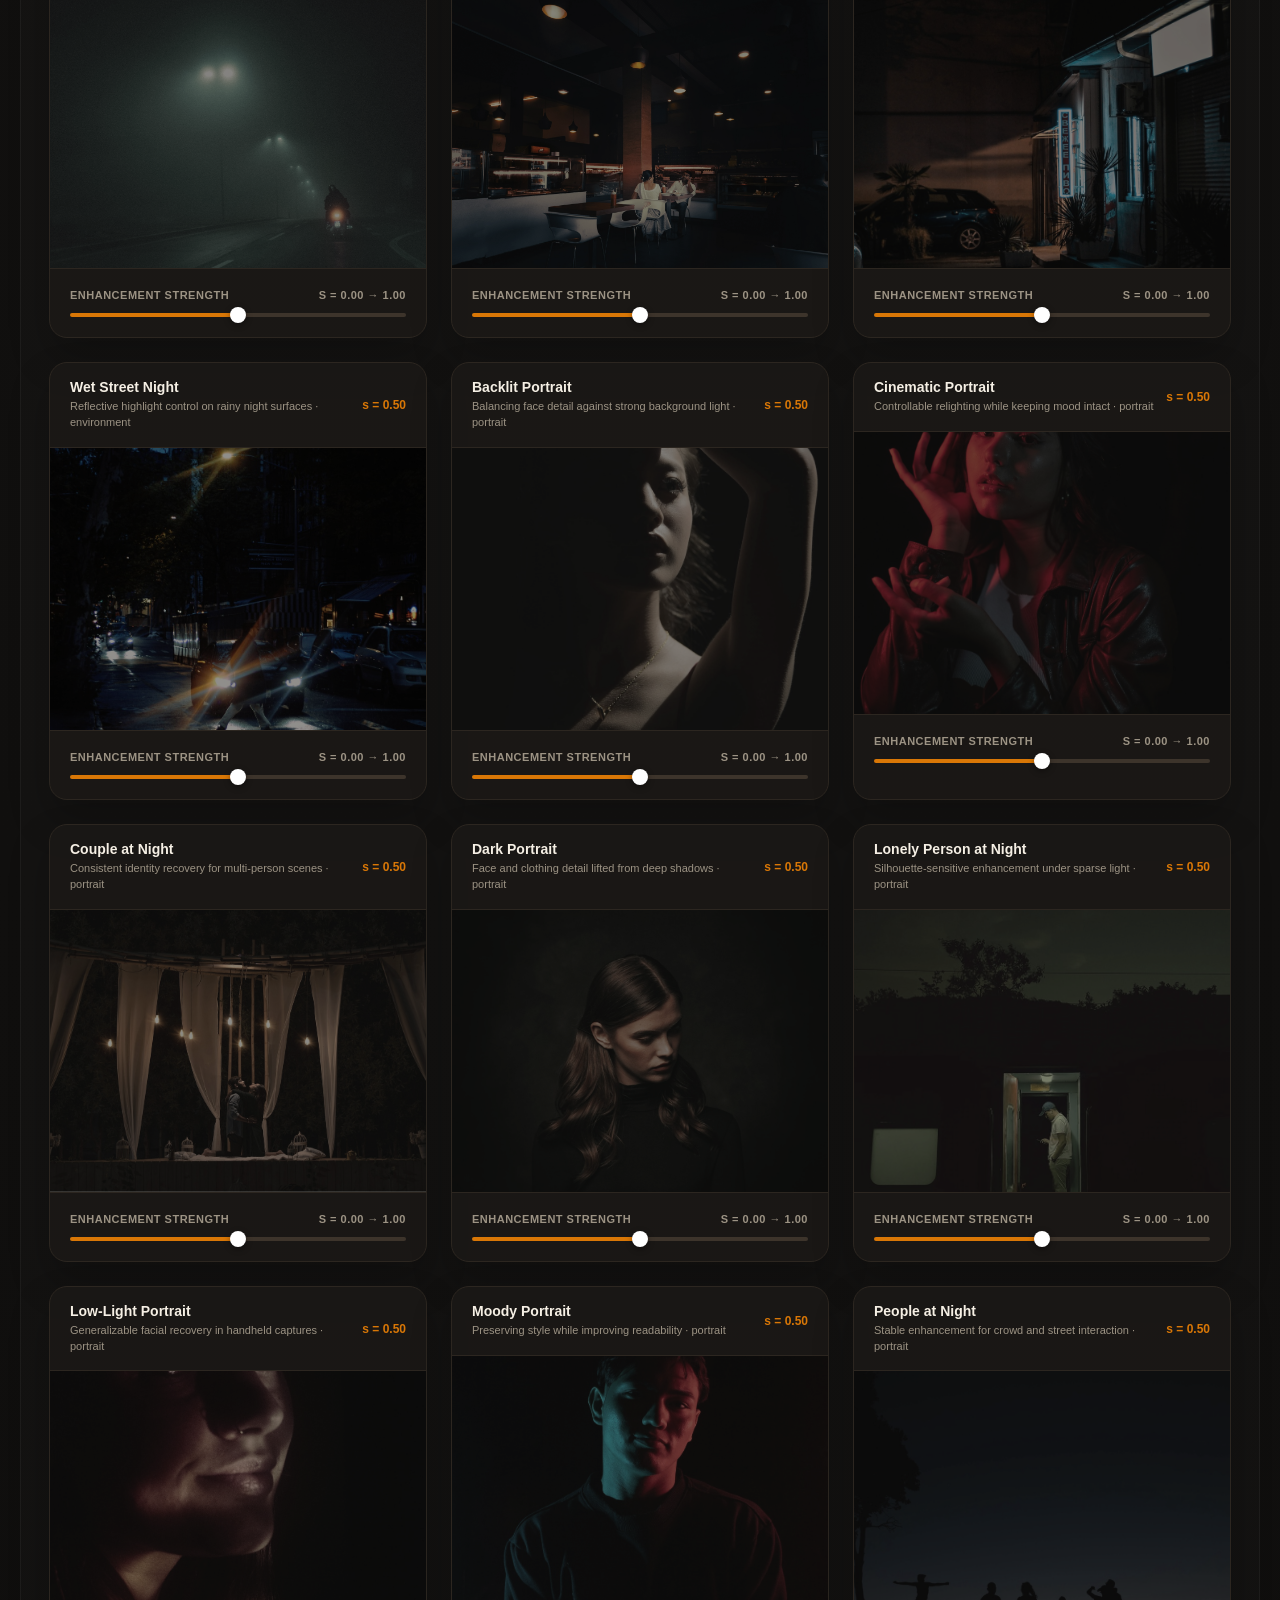
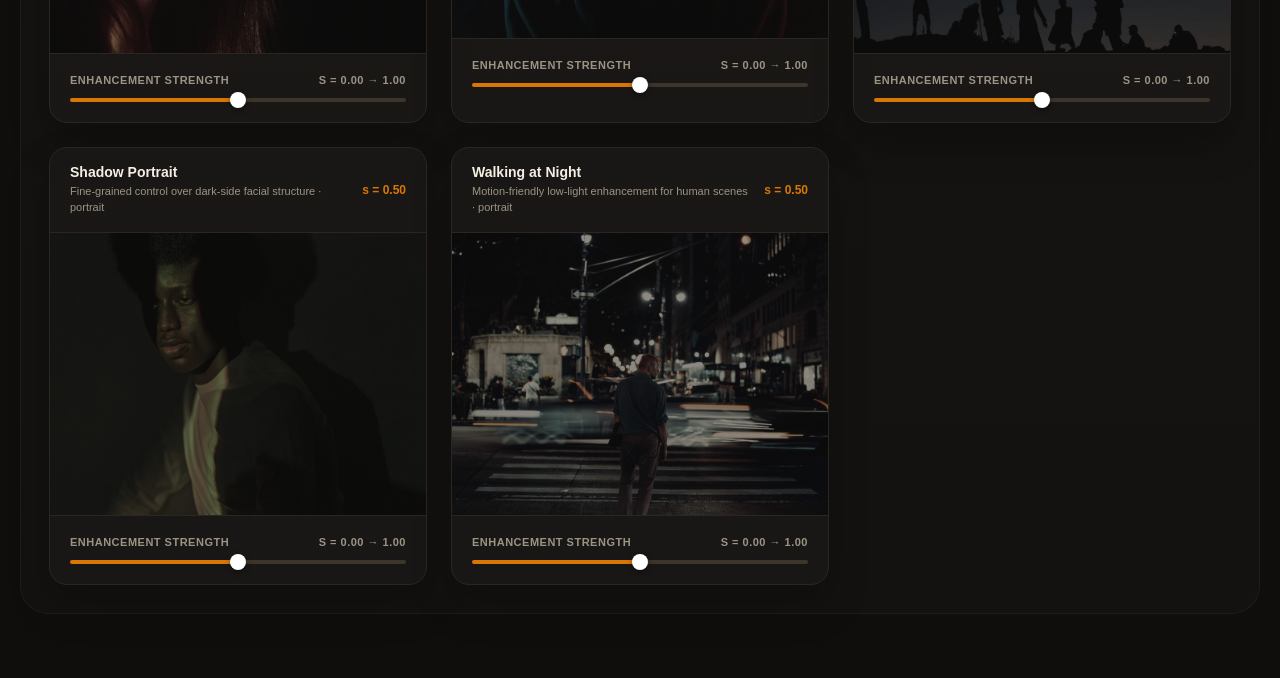
==== commit 9df03f17: "Update paper links and homepage resources" ====
--- a/landing/index.html
+++ b/landing/index.html
@@ -1,5 +1,5 @@
 <!DOCTYPE html>
-<html lang="zh-CN">
+<html lang="en">
   <head>
     <meta charset="UTF-8" />
     <meta name="viewport" content="width=device-width, initial-scale=1.0" />
@@ -14,34 +14,111 @@
     <header class="site-header">
       <div class="header-inner">
         <div class="brand-block">
-          <span class="paper-chip">CVPR / Project Page</span>
+          <span class="paper-chip">arXiv 2026 / Project Page</span>
           <h1>
             ControlLight: Towards Controllable, Consistent, and
             <span>Generalizable Low-Light Enhancement</span>
           </h1>
           <p class="subtitle">
-            一个面向论文展示的首页原型：顶部讲清论文目标，中部展示
-            pipeline 与 framework，底部用 20 张可交互样例图展示连续可控的增强强度。
-          </p>
+            ControlLight studies low-light enhancement from three practical axes:
+            controllable illumination strength, consistent content preservation,
+            and generalizable performance across diverse real-world scenes.
+          </p>
+
           <div class="hero-links">
-            <a href="#gallery" class="hero-link primary">Interactive Gallery</a>
+            <a href="#resources" class="hero-link primary">Paper Resources</a>
+            <a href="#gallery" class="hero-link">Interactive Gallery</a>
             <a href="#pipeline" class="hero-link">Pipeline</a>
             <a href="#framework" class="hero-link">Framework</a>
+          </div>
+
+          <div class="resource-links" id="resources">
+            <a
+              href="https://arxiv.org/abs/2605.25569"
+              class="resource-link"
+              target="_blank"
+              rel="noreferrer"
+            >
+              <img
+                src="./icons/arxiv.svg"
+                alt="arXiv"
+                class="resource-icon arxiv-icon"
+              />
+              <span class="resource-copy">
+                <span class="resource-title">arXiv Paper</span>
+                <span class="resource-meta">2605.25569</span>
+              </span>
+              <span class="resource-arrow">↗</span>
+            </a>
+
+            <a
+              href="https://huggingface.co/papers/2605.25569"
+              class="resource-link"
+              target="_blank"
+              rel="noreferrer"
+            >
+              <img
+                src="./icons/huggingface.svg"
+                alt="Hugging Face"
+                class="resource-icon hf-icon"
+              />
+              <span class="resource-copy">
+                <span class="resource-title">HF Daily Papers</span>
+                <span class="resource-meta">Paper page on Hugging Face</span>
+              </span>
+              <span class="resource-arrow">↗</span>
+            </a>
+
+            <a
+              href="https://huggingface.co/ControlLight/ControlLight"
+              class="resource-link"
+              target="_blank"
+              rel="noreferrer"
+            >
+              <img
+                src="./icons/huggingface.svg"
+                alt="Hugging Face"
+                class="resource-icon hf-icon"
+              />
+              <span class="resource-copy">
+                <span class="resource-title">Model Weights</span>
+                <span class="resource-meta">ControlLight / Hugging Face</span>
+              </span>
+              <span class="resource-arrow">↗</span>
+            </a>
+
+            <a
+              href="https://huggingface.co/datasets/ControlLight/Light100K"
+              class="resource-link"
+              target="_blank"
+              rel="noreferrer"
+            >
+              <img
+                src="./icons/huggingface.svg"
+                alt="Hugging Face"
+                class="resource-icon hf-icon"
+              />
+              <span class="resource-copy">
+                <span class="resource-title">Light100K Dataset</span>
+                <span class="resource-meta">Continuous low-light training data</span>
+              </span>
+              <span class="resource-arrow">↗</span>
+            </a>
           </div>
         </div>
 
         <div class="hero-metrics">
           <article class="metric-card">
             <span class="metric-value">20</span>
-            <span class="metric-label">interactive samples</span>
+            <span class="metric-label">interactive samples on the homepage</span>
           </article>
           <article class="metric-card">
             <span class="metric-value">10 + 10</span>
-            <span class="metric-label">environment / portrait</span>
+            <span class="metric-label">environment scenes and portrait cases</span>
           </article>
           <article class="metric-card">
             <span class="metric-value">0 → 1</span>
-            <span class="metric-label">controllable enhancement strength</span>
+            <span class="metric-label">continuous enhancement control strength</span>
           </article>
         </div>
       </div>
@@ -51,27 +128,55 @@
       <section class="overview-panel">
         <div class="section-heading">
           <span class="section-chip">Overview</span>
-          <h2>论文首页结构</h2>
+          <h2>What ControlLight emphasizes</h2>
         </div>
         <div class="overview-grid">
           <article class="overview-card">
             <h3>Controllable</h3>
             <p>
-              通过统一的强度滑杆表达从输入到增强的连续控制轴，让用户一眼看清不同强度下的恢复趋势。
+              A unified scalar control allows continuous transitions from the
+              original low-light input to progressively enhanced outputs, making
+              intensity adjustment explicit and easy to inspect.
             </p>
           </article>
           <article class="overview-card">
             <h3>Consistent</h3>
             <p>
-              在不同亮度区间内尽量保持结构、身份和空间关系稳定，避免增强过程中出现不必要的内容漂移。
+              The method aims to preserve identity, scene geometry, and local
+              structures throughout enhancement, reducing unnecessary content
+              drift across different illumination strengths.
             </p>
           </article>
           <article class="overview-card">
             <h3>Generalizable</h3>
             <p>
-              同一套展示同时覆盖室内、街景、雨夜、人像、群体与逆光场景，强调方法在多域低照图像上的泛化能力。
+              The same framework is showcased on indoor, street, rainy-night,
+              portrait, group, and backlit examples to highlight robust behavior
+              across diverse real-image conditions.
             </p>
           </article>
+        </div>
+      </section>
+
+      <section class="overview-panel citation-panel">
+        <div class="section-heading">
+          <span class="section-chip">Citation</span>
+          <h2>Paper and citation</h2>
+          <p>
+            Please cite the arXiv paper below if ControlLight is useful for your
+            research or project.
+          </p>
+        </div>
+        <div class="citation-card">
+          <pre><code>@misc{yang2026controllightcontrollableconsistentgeneralizable,
+      title={ControlLight: Towards Controllable, Consistent, and Generalizable Low-Light Enhancement},
+      author={Yufeng Yang and Jianzhuang Liu and Jisheng Chu and Yuqi Peng and Xianfang Zeng and Jiancheng Huang and Shifeng Chen},
+      year={2026},
+      eprint={2605.25569},
+      archivePrefix={arXiv},
+      primaryClass={cs.CV},
+      url={https://arxiv.org/abs/2605.25569},
+}</code></pre>
         </div>
       </section>
 
@@ -79,7 +184,11 @@
         <div class="section-heading">
           <span class="section-chip">Pipeline</span>
           <h2>Method Pipeline</h2>
-          <p>将你提供的论文 pipeline 图直接放在首页核心区，作为方法入口。</p>
+          <p>
+            The pipeline figure summarizes how ControlLight constructs
+            controllable low-light enhancement with continuous illumination
+            supervision and structured training signals.
+          </p>
         </div>
         <div class="figure-card">
           <img
@@ -93,7 +202,10 @@
         <div class="section-heading">
           <span class="section-chip">Framework</span>
           <h2>Training and Inference Framework</h2>
-          <p>framework 图单独成节，方便论文读者从整体结构切换到模块关系理解。</p>
+          <p>
+            This framework view helps readers move from the high-level idea to
+            concrete module interactions for both training and inference.
+          </p>
         </div>
         <div class="figure-card">
           <img
@@ -108,7 +220,9 @@
           <span class="section-chip">Real Output</span>
           <h2>Actual ControlLight Comparison GIF</h2>
           <p>
-            除了滑杆式主页展示，这里补充一张真实推理生成的 comparison GIF，直接展示输入与增强结果的逐强度变化。
+            Beyond the slider-based showcase, this GIF provides a compact view of
+            how the restored result changes across enhancement strengths on a
+            real sample.
           </p>
         </div>
         <div class="figure-card figure-card-narrow">
@@ -124,14 +238,16 @@
           <span class="section-chip">Interactive Gallery</span>
           <h2>20-Image Homepage Showcase</h2>
           <p>
-            使用你给出的苹果风格轻量滑杆样式。每张卡片独立控制，展示同一输入图像在连续增强强度下的视觉趋势。
+            Each card provides an independent slider so readers can inspect the
+            visual trend from weak to strong enhancement on the same low-light
+            input.
           </p>
         </div>
 
         <div class="gallery-summary">
           <span>Selected from curated low-light materials</span>
           <span>10 environments · 10 portraits</span>
-          <span>Warm dark paper-page visual language</span>
+          <span>Dark charcoal + warm gold paper-page visual language</span>
         </div>
 
         <div class="grid-container" id="gallery-grid"></div>
--- a/landing/styles.css
+++ b/landing/styles.css
@@ -101,6 +101,13 @@
   gap: 12px;
 }
 
+.resource-links {
+  margin-top: 22px;
+  display: grid;
+  grid-template-columns: repeat(2, minmax(0, 1fr));
+  gap: 14px;
+}
+
 .hero-link {
   padding: 11px 16px;
   border-radius: 999px;
@@ -113,6 +120,62 @@
   color: #1b1206;
   background: linear-gradient(135deg, #ffedcf, #d97706);
   border-color: rgba(255, 226, 180, 0.24);
+}
+
+.resource-link {
+  display: flex;
+  align-items: center;
+  gap: 14px;
+  padding: 16px 18px;
+  border-radius: 18px;
+  border: 1px solid var(--border-color);
+  background: rgba(255, 255, 255, 0.03);
+  box-shadow: var(--shadow);
+  transition: transform 0.25s ease, border-color 0.25s ease, background 0.25s ease;
+}
+
+.resource-link:hover {
+  transform: translateY(-2px);
+  border-color: rgba(217, 119, 6, 0.24);
+  background: rgba(255, 255, 255, 0.05);
+}
+
+.resource-icon {
+  width: 22px;
+  height: 22px;
+  flex: 0 0 22px;
+}
+
+.resource-icon.hf-icon {
+  background: #ffd21e;
+  border-radius: 999px;
+  padding: 2px;
+}
+
+.resource-copy {
+  min-width: 0;
+  display: flex;
+  flex-direction: column;
+  gap: 3px;
+}
+
+.resource-title {
+  font-size: 14px;
+  font-weight: 700;
+  color: var(--text-primary);
+}
+
+.resource-meta {
+  color: var(--text-secondary);
+  font-size: 12px;
+  line-height: 1.45;
+}
+
+.resource-arrow {
+  margin-left: auto;
+  color: var(--accent-color);
+  font-size: 16px;
+  font-weight: 700;
 }
 
 .hero-metrics {
@@ -214,6 +277,33 @@
   width: 100%;
   border-radius: 14px;
   background: #0b0a09;
+}
+
+.citation-panel {
+  margin-top: 28px;
+}
+
+.citation-card {
+  margin-top: 22px;
+  border-radius: 24px;
+  padding: 20px 22px;
+  background: rgba(16, 15, 13, 0.95);
+  border: 1px solid var(--border-color);
+  box-shadow: var(--shadow);
+  overflow-x: auto;
+}
+
+.citation-card pre,
+.citation-card code {
+  font-family: ui-monospace, SFMono-Regular, Menlo, Monaco, Consolas, "Liberation Mono", "Courier New", monospace;
+}
+
+.citation-card pre {
+  white-space: pre-wrap;
+  word-break: break-word;
+  color: #f6e9d5;
+  font-size: 13px;
+  line-height: 1.7;
 }
 
 .gallery-summary {
@@ -367,10 +457,14 @@
 }
 
 @media (max-width: 1100px) {
-  .header-inner,
   .overview-grid,
-  .grid-container {
+  .grid-container,
+  .resource-links {
     grid-template-columns: 1fr 1fr;
+  }
+
+  .header-inner {
+    grid-template-columns: 1fr;
   }
 }
 
@@ -390,7 +484,8 @@
 
   .header-inner,
   .overview-grid,
-  .grid-container {
+  .grid-container,
+  .resource-links {
     grid-template-columns: 1fr;
   }
 
